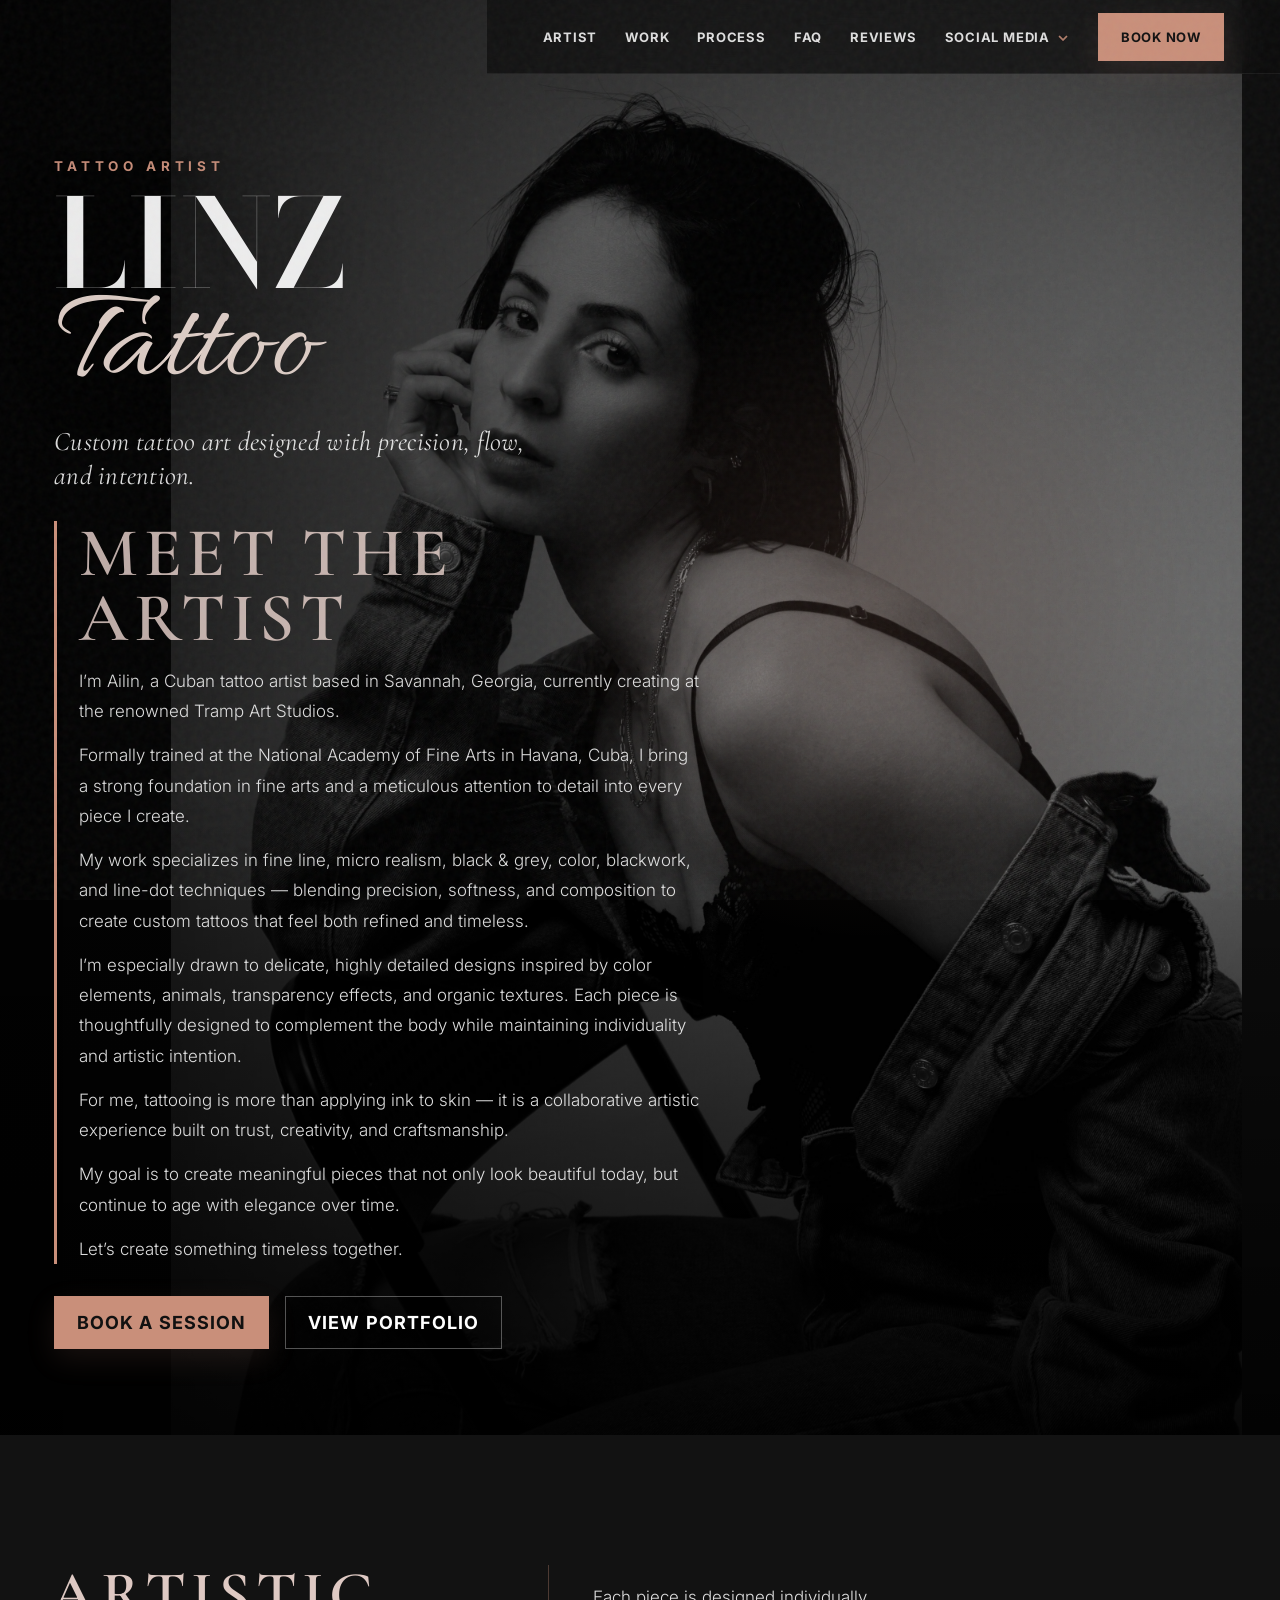
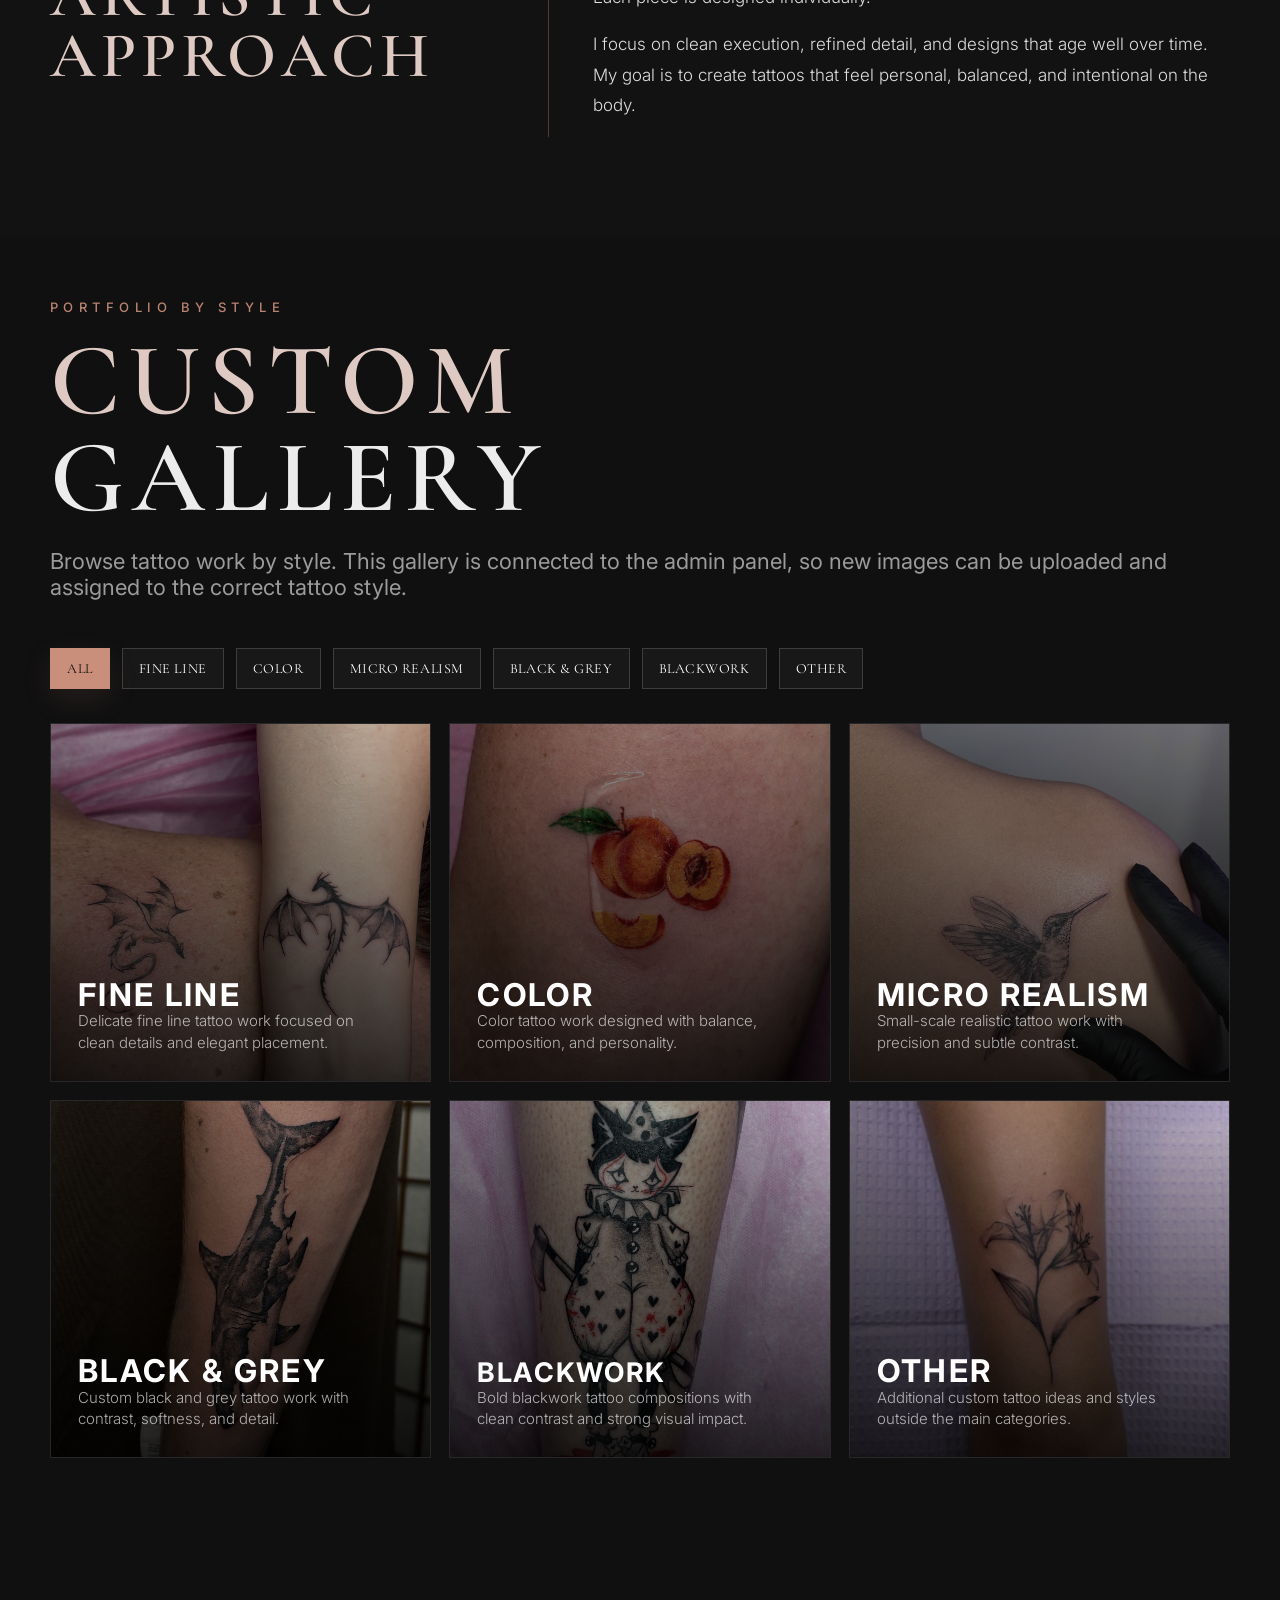
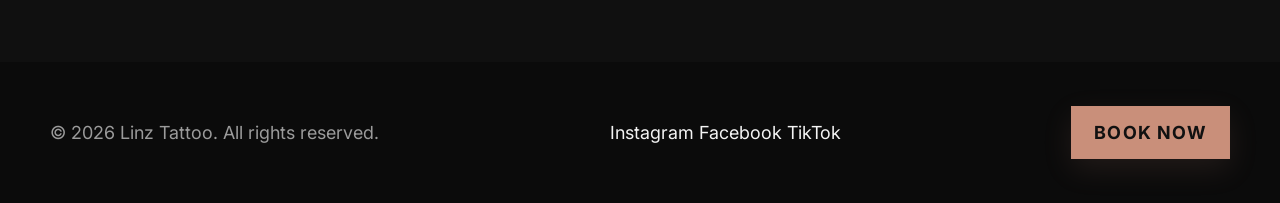
==== index.html @ 2e380301 "Add files via upload" ====
<!DOCTYPE html>
<html lang="en">
<head>
  <meta charset="UTF-8" />
  <meta name="viewport" content="width=device-width, initial-scale=1.0" />
  <title>Linz Tattoo | Tattoo Studio</title>
  <meta name="description" content="Linz Tattoo: professional tattoo studio specializing in custom pieces, black & grey, fine line, realism, and artistic tattoo design." />
  <link rel="preconnect" href="https://fonts.googleapis.com">
  <link rel="preconnect" href="https://fonts.gstatic.com" crossorigin>
  <link href="https://fonts.googleapis.com/css2?family=Bodoni+Moda:wght@400;500;600;700&family=Cormorant+Garamond:ital,wght@0,300;0,400;0,500;0,600;0,700;1,400;1,500&family=Inter:wght@300;400;500;600;700&family=Allura&display=swap" rel="stylesheet">
<link rel="stylesheet" href="css/style.css" />
</head>
<body>
  <div class="noise"></div>

  <header class="site-header" id="top">
    <nav class="desktop-nav" aria-label="Main navigation">
    <a href="#about">Artist</a>
    <a href="#work">Work</a>
    <a href="#process">Process</a>
    <a href="#faq">FAQ</a>
    <a href="#reviews">Reviews</a>

    <div class="social-dropdown">
      <button class="social-dropdown-toggle" type="button" aria-label="Open social media links">
        Social Media
        <span>⌄</span>
      </button>
      <div class="social-dropdown-menu" aria-label="Social media links">
        <a href="https://www.instagram.com/linz.tattoo?igsh=MW1vZnFheXp6Ymo3YQ%3D%3D&utm_source=qr" target="_blank" rel="noopener">Instagram</a>
        <a href="https://www.facebook.com/share/1HAeLeh33q/?mibextid=wwXIfr" target="_blank" rel="noopener">Facebook</a>
        <a href="https://www.tiktok.com/@linztattoo?_r=1&_t=ZT-96h69r9gxLi" target="_blank" rel="noopener">TikTok</a>
      </div>
    </div>

    <button class="btn btn-gold js-open-booking" type="button">Book Now</button>
  </nav>

  <button class="menu-toggle" type="button" aria-label="Open menu">
    <span></span>
    <span></span>
    <span></span>
  </button>
</header>
<button class="menu-peek" type="button" aria-label="Show menu">☰</button>
<aside class="mobile-menu" aria-hidden="true">
  <button class="menu-close" type="button" aria-label="Close menu">×</button>
  <a href="#about">Artist</a>
  <a href="#work">Work</a>
  <a href="#process">Process</a>
  <a href="#faq">FAQ</a>
  <a href="#reviews">Reviews</a>
    <div class="mobile-social" aria-label="Social media links">
    <span>Social Media</span>
    <a href="https://www.instagram.com/linz.tattoo?igsh=MW1vZnFheXp6Ymo3YQ%3D%3D&utm_source=qr" target="_blank" rel="noopener">Instagram</a>
    <a href="https://www.facebook.com/share/1HAeLeh33q/?mibextid=wwXIfr" target="_blank" rel="noopener">Facebook</a>
    <a href="https://www.tiktok.com/@linztattoo?_r=1&_t=ZT-96h69r9gxLi" target="_blank" rel="noopener">TikTok</a>
  </div>
  <button class="btn btn-gold js-open-booking" type="button">Book Now</button>
</aside>

  <main>
    <section class="hero artist-hero section-reveal">
  <div class="artist-hero-bg"></div>
  <div class="artist-hero-overlay"></div>

  <div class="hero-content artist-bio-content">
    <p class="hero-kicker">Tattoo Artist</p>
    <div class="hero-logo">
      <h1 class="logo-linz">LINZ</h1>
      <div class="logo-tattoo">Tattoo</div>
    </div>
    <p class="hero-tagline">Custom tattoo art designed with precision, flow, and intention.</p>

    <div class="artist-bio-box">
      <h2>Meet the Artist</h2>
      <p>
        I’m Ailin, a Cuban tattoo artist based in Savannah, Georgia, currently creating at the renowned Tramp Art Studios.
      </p>
      <p>
        Formally trained at the National Academy of Fine Arts in Havana, Cuba, I bring a strong foundation in fine arts and a meticulous attention to detail into every piece I create.
      </p>
      <p>
        My work specializes in fine line, micro realism, black & grey, color, blackwork, and line-dot techniques — blending precision, softness, and composition to create custom tattoos that feel both refined and timeless.
      </p>
      <p>
        I’m especially drawn to delicate, highly detailed designs inspired by color elements, animals, transparency effects, and organic textures. Each piece is thoughtfully designed to complement the body while maintaining individuality and artistic intention.
      </p>
      <p>
        For me, tattooing is more than applying ink to skin — it is a collaborative artistic experience built on trust, creativity, and craftsmanship.
      </p>
      <p>
        My goal is to create meaningful pieces that not only look beautiful today, but continue to age with elegance over time.
      </p>
      <p>
        Let’s create something timeless together.
      </p>
    </div>

    <div class="hero-actions">
      <button class="btn btn-gold js-open-booking" type="button">Book a Session</button>
      <a class="btn btn-outline" href="#work">View Portfolio</a>
    </div>
  </div>
</section>

    <section class="intro section-reveal" id="about">
      <div class="container intro-grid">
        <div class="intro-title">
          <h2>Artistic Approach</h2>
        </div>
        <div class="intro-text">
          <p>Each piece is designed individually.</p>
          <p>I focus on clean execution, refined detail, and designs that age well over time. My goal is to create tattoos that feel personal, balanced, and intentional on the body.</p>
        </div>
      </div>
    </section>
<section class="work section-reveal" id="work">
      <div class="work-heading">
        <p class="small-line">Portfolio by Style</p>
        <h2>Custom<br><span>Gallery</span></h2>
        <p>
          Browse tattoo work by style. This gallery is connected to the admin panel, so new images can be uploaded and assigned to the correct tattoo style.
        </p>
      </div>

      <div class="gallery-controls" aria-label="Tattoo style filters">
        <button class="gallery-filter active" type="button" data-filter="All">All</button>
        <button class="gallery-filter" type="button" data-filter="Fine Line">Fine Line</button>
        <button class="gallery-filter" type="button" data-filter="Color">Color</button>
        <button class="gallery-filter" type="button" data-filter="Micro Realism">Micro Realism</button>
        <button class="gallery-filter" type="button" data-filter="Black & Grey">Black & Grey</button>
        <button class="gallery-filter" type="button" data-filter="BlackWork">BlackWork</button>
        <button class="gallery-filter" type="button" data-filter="Other">Other</button>
      </div>

      <div class="portfolio-grid" id="portfolioGrid" aria-live="polite">
        <article class="portfolio-card is-placeholder">
          <div class="portfolio-card-image"></div>
          <div class="portfolio-card-info">
            <span>Gallery</span>
            <h3>Loading galleries...</h3>
            <p>Click a style to view its internal gallery.</p>
          </div>
        </article>
      </div>
    </section>

    <section class="process section-reveal" id="process">
      <div class="container">
        <p class="small-line">How We Work</p>
        <h2>Booking Process</h2>
        <div class="steps">
          <article>
            <strong>01</strong>
            <h3>Consultation</h3>
            <p>Send your idea, body placement, approximate size, and visual references.</p>
          </article>
          <article>
            <strong>02</strong>
            <h3>Design</h3>
            <p>A custom proposal is developed based on your idea, placement, body flow, and desired style.</p>
          </article>
          <article>
            <strong>03</strong>
            <h3>Session</h3>
            <p>A professional studio environment focused on cleanliness, comfort, and attention to detail from start to finish.</p>
          </article>
        </div>
      </div>
    </section>

    <section class="booking-cta section-reveal">
      <div class="container cta-box">
        <h2>Let’s Bring Your Vision to Life</h2>
        <p>Complete the form with your idea, preferred placement, estimated size, budget range, and reference images. Once submitted, I will review your request and get back to you with availability, pricing, and next steps.</p>
        <button class="btn btn-gold js-open-booking" type="button">Open Form</button>
      </div>
    </section>

    <section class="faq section-reveal" id="faq">
      <div class="container faq-grid">
        <div>
          <p class="small-line">Booking Policy</p>
          <h2>Before You Book</h2>
        </div>
        <div class="accordion">
          <button class="accordion-btn">Deposit &amp; Booking Policy<span>+</span></button>
          <div class="accordion-panel">
            <p>
              A non-refundable $100 deposit is required to secure your appointment.
              The deposit will be applied toward the final cost of your tattoo.
            </p>
            <p>
              Once availability is confirmed and we’ve discussed your idea, a payment link will be sent to finalize your booking.
              You may also place your deposit over the phone using a card during business hours.
            </p>
            <p>
              A minimum of 48 hours notice is required to reschedule.
              With proper notice, your deposit may be transferred to a new date or placed on a “To Be Determined” (TBD) list.
            </p>
            <p>
              Deposits on the TBD list remain valid for up to one year from the original appointment date.
            </p>
          </div>
          <button class="accordion-btn">Tattoo Aftercare<span>+</span></button>
          <div class="accordion-panel">
            <p>
              Your tattoo is an open wound and proper aftercare is essential to ensure the best healed result.
              Please follow these instructions carefully throughout the healing process.
            </p>
            <ul class="aftercare-list">
              <li>Wash your tattoo gently 2–3 times daily using lukewarm water and mild, fragrance-free soap during the first week.</li>
              <li>While showering, avoid direct high-pressure water on the tattooed area. Pat dry gently with a clean paper towel — never rub the skin.</li>
              <li>Begin applying the aftercare product recommended by your tattoo artist starting on the third day. Apply only a very thin layer after each wash.</li>
              <li>Do not use petroleum jelly or any products that were not recommended by your tattoo artist.</li>
              <li>Do not re-wrap or cover the tattoo unless specifically instructed to do so.</li>
              <li>Avoid touching the tattoo with unwashed hands. Do not scratch, peel, or pick at scabs or flaking skin, as this may affect healing and damage the final result.</li>
              <li>Avoid direct sun exposure until the tattoo is fully healed. After healing, always use sunscreen to help preserve the quality and longevity of your tattoo.</li>
              <li>Do not swim or soak the tattoo in pools, hot tubs, lakes, rivers, or the ocean during the healing process.</li>
              <li>Wear loose, clean clothing to avoid friction and prevent fabric from sticking to the tattoo.</li>
              <li>Avoid excessive sweating, intense physical activity, alcohol consumption, and close contact with animals during the first week of healing.</li>
              <li>Healing times may vary depending on placement, skin type, and lifestyle. If you experience excessive redness, swelling, unusual pain, or any signs of infection, seek medical attention immediately.</li>
            </ul>
            <p>
              Following these aftercare instructions will help your tattoo heal properly and maintain the best possible detail, contrast, and longevity.
            </p>
            <p>
              Thank you for trusting me with your skin.
            </p>
          </div>
          <button class="accordion-btn">Tattoo Pricing<span>+</span></button>
          <div class="accordion-panel">
            <p>
              Each tattoo is a custom piece of art, and pricing is based on several factors to ensure fair value for both the design and the detail involved.
            </p>
            <p>My rates are determined by:</p>
            <ul class="aftercare-list">
              <li>Size of the tattoo</li>
              <li>Level of detail and complexity</li>
              <li>Style of the piece, such as fine line, realism, black &amp; grey, color, and more</li>
              <li>Placement on the body</li>
              <li>Whether the design is fully custom or based on a concept</li>
            </ul>
            <p>
              All tattoos are priced per piece, not by generic estimates, to ensure clarity and fairness for each project.
            </p>
            <p>
              Because every tattoo is unique, I provide a final quote once I have reviewed your idea, references, and placement.
            </p>
            <p>
              For larger or more detailed projects, pricing may be broken down into sessions depending on the scale of the work.
            </p>
            <p>
              If you’re unsure about budget, feel free to reach out — I’ll always guide you toward the best option for your idea.
            </p>
          </div>

          <button class="accordion-btn">How should I prepare for my appointment?<span>+</span></button>
          <div class="accordion-panel">
            <p>
              Get a good night’s sleep, eat before your session, stay hydrated, and avoid alcohol or blood-thinning substances before your appointment.
            </p>
          </div>

          <button class="accordion-btn">Do you accept walk-ins?<span>+</span></button>
          <div class="accordion-panel">
            <p>
              Yes, I do accept walk-ins depending on availability. However, I highly recommend booking an appointment in advance to ensure dedicated time for your design and tattoo session.
            </p>
            <p>
              Custom and larger pieces are always prioritized through scheduled appointments.
            </p>
          </div>
          <button class="accordion-btn">Do you tattoo minors?<span>+</span></button>
          <div class="accordion-panel">
            <p>
              No. In accordance with applicable laws, tattoos are only permitted for clients 18 years of age or older.
              A valid government-issued ID is required at the time of the appointment.
            </p>
          </div>
        </div>
      </div>
    </section>
    <section class="reviews section-reveal" id="reviews">
      <div class="container reviews-grid">
        <div class="reviews-heading">
          <p class="small-line">Client Reviews</p>
          <h2>Real Experiences</h2>
          <p>
            Share your experience with Linz Tattoo. Reviews are submitted for approval and only published after they are reviewed by the admin.
          </p>
        </div>

        <div class="reviews-content">
          <div class="reviews-list" id="reviewsList" aria-live="polite">
            <article class="review-card review-placeholder">
              <span class="review-stars">★★★★★</span>
              <p>Approved client reviews will appear here.</p>
              <strong>Linz Tattoo</strong>
            </article>
          </div>

          <form class="review-form" action="https://formsubmit.co/bylinztattoo@gmail.com" method="POST">
            <input type="hidden" name="_subject" value="New review submission for Linz Tattoo approval">
            <input type="hidden" name="_captcha" value="false">
            <input type="hidden" name="_template" value="table">
            <input type="hidden" name="_next" value="/thank-you.html?type=review">

            <h3>Leave a Review</h3>
            <p>Your review will be sent to the admin for approval before it appears on the website.</p>

            <label>Full Name
              <input type="text" name="Reviewer Name" placeholder="Your name" required>
            </label>

            <label>Rating
              <select name="Rating" required>
                <option value="">Select rating</option>
                <option value="5">★★★★★ — 5 Stars</option>
                <option value="4">★★★★☆ — 4 Stars</option>
                <option value="3">★★★☆☆ — 3 Stars</option>
              </select>
            </label>

            <label>Tattoo Style <small>(optional)</small>
              <input type="text" name="Tattoo Style" placeholder="Fine line, micro realism, black & grey...">
            </label>

            <label class="full">Your Review
              <textarea name="Review" placeholder="Write your experience..." required></textarea>
            </label>

            <label class="review-consent full">
              <input type="checkbox" name="Permission to Publish" value="Yes" required>
              <span>I authorize Linz Tattoo to publish my review after approval.</span>
            </label>

            <button class="btn btn-gold submit-btn" type="submit">Submit Review</button>
          </form>
        </div>
      </div>
    </section>

  </main>

  <footer class="site-footer">
    <div class="container footer-grid">
      <p>© <span id="year"></span> Linz Tattoo. All rights reserved.</p>
      <div class="footer-social social-links" aria-label="Social media links">
        <a href="https://www.instagram.com/linz.tattoo?igsh=MW1vZnFheXp6Ymo3YQ%3D%3D&utm_source=qr" target="_blank" rel="noopener" aria-label="Instagram">
          <span>Instagram</span>
        </a>
        <a href="https://www.facebook.com/share/1HAeLeh33q/?mibextid=wwXIfr" target="_blank" rel="noopener" aria-label="Facebook">
          <span>Facebook</span>
        </a>
        <a href="https://www.tiktok.com/@linztattoo?_r=1&_t=ZT-96h69r9gxLi" target="_blank" rel="noopener" aria-label="TikTok">
          <span>TikTok</span>
        </a>
      </div>
      <button class="btn btn-gold js-open-booking" type="button">Book Now</button>
    </div>
  </footer>

  <div class="booking-modal" aria-hidden="true">
    <div class="booking-backdrop js-close-booking"></div>
    <div class="booking-dialog" role="dialog" aria-modal="true" aria-labelledby="bookingTitle">
      <button class="modal-close js-close-booking" type="button" aria-label="Close booking form">×</button>
      <h2 id="bookingTitle">Book a Session</h2>
      <form class="booking-form" action="https://formsubmit.co/bylinztattoo@gmail.com" method="POST" enctype="multipart/form-data">
        <input type="hidden" name="_subject" value="New booking request from Linz Tattoo Website">
        <input type="hidden" name="_captcha" value="false">
        <input type="hidden" name="_template" value="table">
        <input type="hidden" name="_next" value="/thank-you.html?type=booking">

        <label>Full Name<input type="text" name="Full Name" placeholder="Name" required></label>
        <label>Email<input type="email" name="Email" placeholder="@gmail.com" required></label>
        <label>Phone Number<input type="tel" name="Phone Number" placeholder="(555) 123-4567" required></label>
        <label>Local or Visiting
          <select name="Local or Visiting" required>
            <option value="">Select an option</option>
            <option>Local</option>
            <option>Visiting</option>
          </select>
        </label>
        <label>Style
          <select name="Tattoo Style" required>
            <option value="">Select a style</option>
            <option>Fine Line</option>
            <option>Color</option>
            <option>BlackWork</option>
            <option>Black &amp; Grey</option>
            <option>Micro Realism</option>
            <option>Not Sure Yet</option>
          </select>
        </label>
        <label>Is this a cover up?
          <select name="Cover Up" required>
            <option value="">Select an option</option>
            <option>Yes</option>
            <option>No</option>
          </select>
        </label>
        <label>Body Placement<input type="text" name="Body Placement" placeholder="Example: inner forearm, left side" required></label>
        <label>Estimated Size
          <input type="number" name="Estimated Size" placeholder="Example: 3 inch" min="1" step="0.1" inputmode="decimal" required>
        </label>
        <label>Preferred Day
          <select name="Preferred Day" required>
            <option value="">Select a day</option>
            <option>Monday</option>
            <option>Tuesday</option>
            <option>Wednesday</option>
            <option>Saturday</option>
            <option>Sunday</option>
          </select>
        </label>
        <label>Preferred Time
          <select name="Preferred Time" required>
            <option value="">Select a time</option>
            <option>11:00 AM</option>
            <option>12:00 PM</option>
            <option>1:00 PM</option>
            <option>2:00 PM</option>
            <option>3:00 PM</option>
            <option>4:00 PM</option>
            <option>5:00 PM</option>
            <option>6:00 PM</option>
          </select>
        </label>
        <label>Do you have an estimate in mind?<input type="text" name="Estimated Budget" placeholder="Example: $120 - $1250" required></label>
        <label class="full">Describe Your Idea<textarea name="Tattoo Idea" placeholder="Concept, style, elements, size..." required></textarea></label>
        <label class="upload">Photo of Body Placement<input type="file" name="Body Placement Photo" accept="image/*"></label>
        <label class="upload">Reference Images <small>(optional)</small><input type="file" name="Reference Images" accept="image/*" multiple></label>
        <label class="check full"><input type="checkbox" required> <span>I certify that I am 18 years of age or older. I understand that a $100 non-refundable deposit is required to reserve my appointment, that it will be applied toward the final price of my tattoo, and that at least 48 hours notice is required to reschedule.</span></label>
        <button class="btn btn-gold submit-btn" type="submit">Submit</button>
      </form>
    </div>
  </div>

  <div class="lightbox gallery-modal" aria-hidden="true">
    <button class="lightbox-close" type="button" aria-label="Close gallery">×</button>
    <button class="gallery-nav gallery-prev" type="button" aria-label="Previous image">‹</button>
    <button class="gallery-nav gallery-next" type="button" aria-label="Next image">›</button>

    <div class="lightbox-content gallery-modal-content">
      <div class="gallery-stage">
        <img class="lightbox-image" src="" alt="" />
      </div>

      <div class="lightbox-copy">
        <span class="lightbox-category"></span>
        <h3></h3>
        <p></p>
        <div class="gallery-counter"></div>
        <div class="gallery-thumbs" aria-label="Gallery thumbnails"></div>
      </div>
    </div>
  </div>

<script src="https://identity.netlify.com/v1/netlify-identity-widget.js"></script>
<script src="js/script.js"></script>

<script>
  if (window.netlifyIdentity) {
    window.netlifyIdentity.on("init", user => {
      const hash = window.location.hash;

      if (
        hash.includes("recovery_token") ||
        hash.includes("invite_token") ||
        hash.includes("confirmation_token")
      ) {
        window.netlifyIdentity.open();
      }
    });

    window.netlifyIdentity.on("login", () => {
      document.location.href = "/admin/";
    });
  }
</script>
</body>
</html>
---- css/style.css ----
/* =========================================================
   LINZ TATTOO - MAIN STYLESHEET
   Clean, organized and corrected header/menu version
   ========================================================= */

/* -----------------------------
   1. Theme Variables
----------------------------- */
:root {
  --bg: #101010;
  --bg-2: #151515;
  --text: #f4f4f4;
  --muted: #9b9b9b;
  --soft: #6f6f6f;
  --gold: #c98f7a;
  --gold-2: #e2b6a5;
  --line: rgba(201, 143, 122, 0.32);
  --panel: #171717;

--font-title: 'Anton', 'Bebas Neue', 'Montserrat', system-ui, sans-serif;
--font-body: 'Rajdhani', 'Montserrat', system-ui, sans-serif;
--font-script: 'Moontime', 'Allura', cursive;
}

/* -----------------------------
   2. Global Reset
----------------------------- */
* {
  box-sizing: border-box;
}

html {
  scroll-behavior: smooth;
}

body {
  margin: 0;
  background: var(--bg);
  color: var(--text);
  font-family: var(--font-body);
  font-size: 18px;
  overflow-x: hidden;
}

a {
  color: inherit;
  text-decoration: none;
}

button,
input,
select,
textarea {
  font: inherit;
}

/* -----------------------------
   3. Utility Layout
----------------------------- */
.container {
  width: min(1180px, calc(100% - 48px));
  margin: 0 auto;
}

.noise {
  position: fixed;
  inset: 0;
  z-index: 9999;
  pointer-events: none;
  opacity: 0.045;
  background-image: url("data:image/svg+xml,%3Csvg viewBox='0 0 200 200' xmlns='http://www.w3.org/2000/svg'%3E%3Cfilter id='n'%3E%3CfeTurbulence type='fractalNoise' baseFrequency='.7' numOctaves='3' stitchTiles='stitch'/%3E%3C/filter%3E%3Crect width='100%25' height='100%25' filter='url(%23n)'/%3E%3C/svg%3E");
}

/* -----------------------------
   4. Header / Desktop Menu
   Corrected: one single menu on the right side
----------------------------- */
.site-header {
  position: fixed;
  top: 0;
  right: 0;
  width: auto;
  height: 74px;
  display: flex;
  align-items: center;
  justify-content: flex-end;
  padding: 0 56px;
  z-index: 1000;
  background: rgba(12, 12, 12, 0.72);
  backdrop-filter: blur(12px);
  border-bottom-left-radius: 0;
  border-bottom: 1px solid rgba(255, 255, 255, 0.06);
  transition: transform 0.35s ease, opacity 0.35s ease;
}

.site-header.menu-hidden {
  transform: translateX(calc(100% - 58px));
}

.menu-peek {
  position: fixed;
  top: 14px;
  right: 14px;
  width: 46px;
  height: 46px;
  display: none;
  align-items: center;
  justify-content: center;
  z-index: 1001;
  border: 1px solid rgba(201, 143, 122, 0.45);
  background: rgba(12, 12, 12, 0.88);
  color: var(--gold);
  font-family: var(--font-title);
  font-size: 22px;
  font-weight: 400;
  cursor: pointer;
}

.menu-peek.is-visible {
  display: flex;
}

.site-header.scrolled {
  height: 76px;
  background: rgba(12, 12, 12, 0.92);
  backdrop-filter: blur(12px);
  border-bottom: 1px solid rgba(255, 255, 255, 0.06);
}

.brand {
  display: none !important;
}

.desktop-nav {
  display: flex;
  align-items: center;
  justify-content: flex-end;
  gap: 28px;
  margin-left: auto;
  text-transform: uppercase;
  font-family: var(--font-title);
  font-size: 13px;
  font-weight: 800;
  letter-spacing: 0.04em;
}

.desktop-nav a {
  color: #ffffff;
  opacity: 0.86;
  transition: 0.25s ease;
}

.desktop-nav a:hover {
  color: var(--gold);
  opacity: 1;
}

.ig-link {
  font-size: 22px;
  line-height: 1;
}

/* Important fix:
   Keeps the mobile menu hidden on desktop so it does not appear as a second menu. */
.mobile-menu {
  display: none;
}

.menu-toggle,
.menu-close {
  display: none;
}

/* -----------------------------
   5. Buttons
----------------------------- */
.btn {
  border: 0;
  cursor: pointer;
  display: inline-flex;
  align-items: center;
  justify-content: center;
  gap: 10px;
  padding: 15px 22px;
  text-transform: uppercase;
  font-family: var(--font-title);
  font-weight: 800;
  letter-spacing: 0.02em;
  transition: 0.25s ease;
  font-family: var(--font-body);
 font-weight: 900;
}

.btn-gold {
  background: var(--gold);
  color: #111111;
}

.btn-gold:hover {
  background: var(--gold-2);
  transform: translateY(-2px);
}

.btn-outline {
  border: 1px solid rgba(255, 255, 255, 0.32);
  background: transparent;
  color: #ffffff;
}

.btn-outline:hover {
  border-color: var(--gold);
  color: var(--gold);
}

/* -----------------------------
   6. Hero Section
----------------------------- */
.hero {
  position: relative;
  min-height: 100vh;
  display: flex;
  align-items: flex-end;
  overflow: hidden;
  padding: 160px 54px 86px;
}

.hero-bg {
  position: absolute;
  inset: 0;
  background:
    linear-gradient(95deg, rgba(0, 0, 0, 0.12), rgba(0, 0, 0, 0.1)),
    radial-gradient(circle at 72% 38%, rgba(201, 143, 122, 0.14), transparent 18%),
    linear-gradient(120deg, #0d0f10 0%, #202527 45%, #0e0e0f 100%);
}

.hero-bg::before {
  content: "";
  position: absolute;
  width: 58vw;
  height: 58vw;
  right: 5vw;
  top: -11vw;
  border-radius: 50%;
  border: 12px solid rgba(201, 143, 122, 0.18);
  box-shadow:
    0 0 0 28px rgba(201, 143, 122, 0.08),
    inset 0 0 55px rgba(201, 143, 122, 0.07);
  transform: rotate(-15deg);
}

.hero-bg::after {
  content: "";
  position: absolute;
  inset: 0;
  background:
    linear-gradient(90deg, rgba(0, 0, 0, 0.82) 0%, rgba(0, 0, 0, 0.5) 34%, rgba(0, 0, 0, 0.16) 70%),
    linear-gradient(to top, rgba(16, 16, 16, 1) 0%, transparent 35%);
}

.hero-content {
  position: relative;
  z-index: 1;
  max-width: 760px;
}

.eyebrow,
.small-line {
  text-transform: uppercase;
  color: var(--gold);
  font-weight: 700;
  letter-spacing: 0.18em;
  font-size: 14px;
}

.script-text {
  margin: 0 0 8px;
  font-family: var(--font-script);
  font-size: clamp(34px, 4vw, 64px);
  font-weight: 400;
  line-height: 1;
  letter-spacing: 0;
  color: var(--gold);
  text-transform: none;
}

h1 {
  margin: 18px 0 28px;
  font-family: var(--font-title);
  font-size: clamp(64px, 9vw, 154px);
  line-height: 0.86;
  text-transform: uppercase;
  font-weight: 400;
  letter-spacing: 0.02em;
  color: rgba(255, 255, 255, 0.78);
}

h1 span {
  color: rgba(255, 255, 255, 0.78);
}

.hero-meta {
  display: flex;
  align-items: center;
  gap: 13px;
  text-transform: uppercase;
  font-family: var(--font-title);
  font-size: 14px;
  letter-spacing: 0.04em;
}

.hero-meta span {
  color: #bdbdbd;
}

.hero-meta i {
  width: 9px;
  height: 9px;
  background: var(--gold);
  border-radius: 50%;
}

.hero-copy {
  max-width: 680px;
  color: #d2d2d2;
  font-size: 23px;
  line-height: 1.35;
}

.hero-actions {
  display: flex;
  flex-wrap: wrap;
  gap: 16px;
  margin-top: 32px;
}


/* -----------------------------
   Typography System Update
   Large titles: Anton / Bebas Neue
   Body text: Rajdhani / Montserrat
   Elegant details: Brittany Signature / Moontime / Allura
----------------------------- */
h1,
h2,
.hero h1,
.artist-bio-box h2,
.work-heading h2,
.process h2,
.faq h2,
.cta-box h2,
.booking-dialog h2,
.lightbox-content h3 {
  font-family: var(--font-title);
  font-weight: 700;
  letter-spacing: -0.035em;
  text-transform: uppercase;
}

body,
input,
select,
textarea {
  font-family: var(--font-body);
}

/* -----------------------------
   7. Intro / About
----------------------------- */
.intro {
  padding: 130px 0 100px;
  background: #121212;
}

.intro-grid {
  display: grid;
  grid-template-columns: 0.9fr 1.4fr;
  gap: 60px;
  align-items: start;
}

.intro h2,
.artist h2,
.process h2,
.booking-cta h2,
.faq h2 {
  margin: 0 0 28px;
  font-family: var(--font-title);
  font-size: clamp(38px, 5vw, 74px);
  line-height: 0.94;
  text-transform: uppercase;
  letter-spacing: -0.05em;
}

.intro h2 span,
.artist h2 span,
.work h2 span {
  color: var(--gold);
}

.intro-text {
  border-left: 1px solid var(--line);
  padding-left: 44px;
}

.intro-text p,
.artist-copy p,
.process p,
.faq p,
.booking-cta p {
  color: #b9b9b9;
  line-height: 1.45;
  font-size: 22px;
}

/* -----------------------------
   8. Artist Section
----------------------------- */
.artist {
  padding: 70px 0 130px;
  background: #121212;
}

.artist-grid {
  display: grid;
  grid-template-columns: 0.95fr 1.35fr;
  gap: 60px;
  align-items: end;
}

.artist-cards {
  display: grid;
  grid-template-columns: repeat(3, 1fr);
  gap: 22px;
}

.photo-card {
  position: relative;
  min-height: 330px;
  overflow: hidden;
  border-radius: 7px;
  background: linear-gradient(135deg, #333333, #151515);
  box-shadow: 0 22px 70px rgba(0, 0, 0, 0.25);
}

.photo-card::before {
  content: "";
  position: absolute;
  inset: 0;
  background:
    linear-gradient(to top, rgba(0, 0, 0, 0.72), transparent),
    radial-gradient(circle at 30% 20%, rgba(201, 143, 122, 0.18), transparent 20%);
}

.photo-card-2::before {
  background:
    linear-gradient(to top, rgba(0, 0, 0, 0.72), transparent),
    radial-gradient(circle at 70% 30%, rgba(255, 255, 255, 0.22), transparent 22%);
}

.photo-card-3::before {
  background:
    linear-gradient(to top, rgba(0, 0, 0, 0.72), transparent),
    radial-gradient(circle at 55% 10%, rgba(201, 143, 122, 0.14), transparent 18%);
}

.photo-card span {
  position: absolute;
  left: 18px;
  bottom: 16px;
  text-transform: uppercase;
  font-family: var(--font-title);
  font-size: 13px;
  font-weight: 800;
  color: #ffffff;
}

/* -----------------------------
   9. Work / Gallery
----------------------------- */
.work {
  padding: 50px 0 120px;
  background: #101010;
}

.work-heading {
  width: min(1180px, calc(100% - 48px));
  margin: 0 auto 48px;
}

.work h2 {
  margin: 0;
  font-family: var(--font-title);
  font-size: clamp(54px, 8vw, 126px);
  line-height: 0.82;
  text-transform: uppercase;
  letter-spacing: -0.07em;
}

.work-heading p {
  color: var(--muted);
  font-size: 22px;
}

.gallery-grid {
  display: grid;
  grid-template-columns: 1.1fr 1fr 1fr;
  grid-auto-rows: 310px;
  gap: 2px;
}

.gallery-item {
  position: relative;
  overflow: hidden;
  border: 0;
  padding: 0;
  background: linear-gradient(135deg, #2b2b2b, #111111);
  cursor: pointer;
}

.gallery-item::before {
  content: "";
  position: absolute;
  inset: 0;
  z-index: 1;
  background:
    linear-gradient(to top, rgba(0, 0, 0, 0.72), rgba(0, 0, 0, 0.18)),
    radial-gradient(circle at 35% 28%, rgba(201, 143, 122, 0.14), transparent 22%);
  transition: 0.35s ease;
}

.gallery-item:nth-child(even)::before {
  background:
    linear-gradient(to top, rgba(0, 0, 0, 0.76), rgba(0, 0, 0, 0.2)),
    radial-gradient(circle at 72% 42%, rgba(255, 255, 255, 0.12), transparent 24%);
}

.gallery-item:hover::before {
  transform: scale(1.08);
  filter: contrast(1.2);
}

.gallery-item span {
  position: absolute;
  left: 24px;
  bottom: 22px;
  z-index: 3;
  font-family: var(--font-title);
  font-weight: 400;
  text-transform: uppercase;
  font-size: 28px;
  letter-spacing: 0.04em;
  color: #ffffff;
  text-shadow: 0 4px 18px rgba(0, 0, 0, 0.85);
}

.gallery-item.tall {
  grid-row: span 2;
}

.gallery-item.wide {
  grid-column: span 2;
}


/* Dynamic CMS Portfolio Gallery */
.gallery-controls {
  width: min(1180px, calc(100% - 48px));
  margin: 0 auto 34px;
  display: flex;
  flex-wrap: wrap;
  gap: 12px;
}

.gallery-filter {
  padding: 11px 16px;
  border: 1px solid rgba(255, 255, 255, 0.16);
  background: rgba(255, 255, 255, 0.03);
  color: #ffffff;
  font-family: var(--font-title);
  font-size: 14px;
  font-weight: 400;
  letter-spacing: 0.04em;
  text-transform: uppercase;
  cursor: pointer;
  transition: 0.25s ease;
}

.gallery-filter:hover,
.gallery-filter.active {
  border-color: var(--gold);
  background: var(--gold);
  color: #111111;
}

.portfolio-grid {
  width: min(1180px, calc(100% - 48px));
  margin: 0 auto;
  display: grid;
  grid-template-columns: repeat(3, 1fr);
  gap: 18px;
}

.portfolio-card {
  position: relative;
  min-height: 360px;
  padding: 0;
  overflow: hidden;
  border: 1px solid rgba(255, 255, 255, 0.08);
  background: #151515;
  cursor: pointer;
  text-align: left;
}

.portfolio-card-image {
  position: absolute;
  inset: 0;
  background:
    radial-gradient(circle at 35% 30%, rgba(201, 143, 122, 0.14), transparent 23%),
    linear-gradient(135deg, #2b2b2b, #101010);
  background-size: cover;
  background-position: center;
  transition: transform 0.45s ease, filter 0.45s ease;
}

.portfolio-card::after {
  content: "";
  position: absolute;
  inset: 0;
  background:
    linear-gradient(to top, rgba(0, 0, 0, 0.82), rgba(0, 0, 0, 0.2)),
    linear-gradient(90deg, rgba(0, 0, 0, 0.34), transparent);
  z-index: 1;
}

.portfolio-card:hover .portfolio-card-image {
  transform: scale(1.06);
  filter: contrast(1.08);
}

.portfolio-card-info {
  position: absolute;
  left: 22px;
  right: 22px;
  bottom: 22px;
  z-index: 2;
}

.portfolio-card-info span,
.lightbox-category {
  display: inline-block;
  margin-bottom: 10px;
  color: var(--gold);
  font-family: var(--font-body);
  font-size: 15px;
  font-weight: 700;
  letter-spacing: 0.16em;
  text-transform: uppercase;
}

.portfolio-card-info h3 {
  margin: 0;
  color: #ffffff;
  font-family: var(--font-title);
  font-size: clamp(28px, 3vw, 44px);
  font-weight: 400;
  line-height: 0.96;
  letter-spacing: 0.03em;
  text-transform: uppercase;
}

.portfolio-empty {
  grid-column: 1 / -1;
  padding: 54px;
  border: 1px solid rgba(255, 255, 255, 0.08);
  background: #151515;
}

.portfolio-empty h3 {
  margin: 0 0 10px;
  font-family: var(--font-title);
  font-size: 42px;
  font-weight: 400;
  text-transform: uppercase;
}

.portfolio-empty p {
  margin: 0;
  color: var(--muted);
  font-size: 22px;
}

/* -----------------------------
   10. Process
----------------------------- */
.process {
  padding: 120px 0;
  background: #151515;
  border-top: 1px solid rgba(255, 255, 255, 0.06);
  border-bottom: 1px solid rgba(255, 255, 255, 0.06);
}

.steps {
  display: grid;
  grid-template-columns: repeat(3, 1fr);
  gap: 22px;
  margin-top: 34px;
}

.steps article {
  min-height: 260px;
  padding: 34px;
  background: #101010;
  border: 1px solid rgba(255, 255, 255, 0.07);
}

.steps strong {
  color: var(--gold);
  font-family: var(--font-title);
  font-size: 38px;
}

.steps h3 {
  margin: 22px 0 10px;
  font-family: var(--font-title);
  font-size: 28px;
  text-transform: uppercase;
}

/* -----------------------------
   11. CTA
----------------------------- */
.booking-cta {
  padding: 120px 0;
  background:
    radial-gradient(circle at 75% 50%, rgba(201, 143, 122, 0.10), transparent 28%),
    #101010;
}

.cta-box {
  display: flex;
  align-items: center;
  justify-content: space-between;
  gap: 42px;
  padding: 48px;
  background: #151515;
  border: 1px solid var(--line);
}

.cta-box p {
  max-width: 560px;
}

/* -----------------------------
   12. FAQ
----------------------------- */
.faq {
  padding: 120px 0;
  background: #121212;
}

.faq-grid {
  display: grid;
  grid-template-columns: 0.8fr 1.2fr;
  gap: 60px;
}

.accordion {
  border-top: 1px solid rgba(255, 255, 255, 0.12);
}

.accordion-btn {
  width: 100%;
  display: flex;
  justify-content: space-between;
  padding: 24px 0;
  background: transparent;
  color: #ffffff;
  border: 0;
  border-bottom: 1px solid rgba(255, 255, 255, 0.12);
  text-align: left;
  font-family: var(--font-title);
  font-weight: 800;
  text-transform: uppercase;
  cursor: pointer;
}

.accordion-btn span {
  color: var(--gold);
}

.accordion-panel {
  max-height: 0;
  overflow: hidden;
  transition: max-height 0.35s ease;
}

.accordion-panel p {
  margin: 20px 0 30px;
}

/* -----------------------------
   13. Footer
----------------------------- */
.site-footer {
  padding: 42px 0;
  background: #0b0b0b;
}

.footer-grid {
  display: flex;
  align-items: center;
  justify-content: space-between;
  gap: 25px;
}

.footer-grid img {
  width: 78px;
}

.footer-grid p {
  color: var(--muted);
}

/* -----------------------------
   14. Booking Modal
----------------------------- */
.booking-modal,
.lightbox {
  position: fixed;
  inset: 0;
  z-index: 2000;
  display: none;
}

.booking-modal.active,
.lightbox.active {
  display: block;
}

.booking-backdrop {
  position: absolute;
  inset: 0;
  background: rgba(0, 0, 0, 0.76);
  backdrop-filter: blur(8px);
}

.booking-dialog {
  position: relative;
  width: min(1250px, calc(100% - 48px));
  max-height: 90vh;
  overflow: auto;
  margin: 5vh auto;
  padding: 58px 64px;
  background: #151515;
  border: 1px solid rgba(255, 255, 255, 0.08);
  box-shadow: 0 30px 90px rgba(0, 0, 0, 0.6);
}

.booking-dialog h2 {
  margin: 0 0 44px;
  font-family: var(--font-title);
  font-size: clamp(38px, 5vw, 68px);
  text-transform: uppercase;
  letter-spacing: -0.04em;
}

.modal-close,
.lightbox-close {
  position: absolute;
  right: 28px;
  top: 22px;
  background: transparent;
  color: #aaaaaa;
  border: 0;
  font-size: 40px;
  cursor: pointer;
}

.booking-form {
  display: grid;
  grid-template-columns: repeat(4, 1fr);
  gap: 28px 34px;
}

.booking-form label {
  display: flex;
  flex-direction: column;
  gap: 12px;
  text-transform: uppercase;
  font-family: var(--font-body);
  font-weight: 800;
  font-size: 14px;
  letter-spacing: 0.04em;
}

.booking-form input,
.booking-form select,
.booking-form textarea {
  width: 100%;
  padding: 12px 0;
  background: transparent;
  color: #ffffff;
  border: 0;
  border-bottom: 1px solid rgba(255, 255, 255, 0.12);
  outline: 0;
  text-transform: none;
}

.booking-form input:focus,
.booking-form select:focus,
.booking-form textarea:focus {
  border-bottom-color: var(--gold);
}

.booking-form textarea {
  min-height: 100px;
  resize: vertical;
}

.booking-form select option {
  background: #151515;
}

.booking-form small {
  color: #666666;
}

.booking-form .full {
  grid-column: span 4;
}

.booking-form .upload {
  grid-column: span 2;
}

.booking-form label:nth-of-type(1),
.booking-form label:nth-of-type(2),
.booking-form label:nth-of-type(8),
.booking-form label:nth-of-type(9),
.booking-form label:nth-of-type(10) {
  grid-column: span 2;
}

.upload input {
  padding: 22px 0;
}

.check {
  flex-direction: row !important;
  align-items: flex-start;
  font-family: var(--font-body) !important;
  text-transform: none !important;
  font-size: 18px !important;
  color: #aaaaaa;
  font-weight: 500 !important;
}

.check input {
  width: auto;
  margin-top: 7px;
}

.submit-btn {
  grid-column: 4 / 5;
  width: 100%;
  margin-top: 10px;
}

/* -----------------------------
   15. Lightbox
----------------------------- */
.lightbox {
  background: rgba(0, 0, 0, 0.84);
  backdrop-filter: blur(8px);
}

.lightbox-content {
  position: absolute;
  left: 50%;
  top: 50%;
  width: min(980px, calc(100% - 48px));
  max-height: 86vh;
  overflow: auto;
  padding: 0;
  transform: translate(-50%, -50%);
  background: #151515;
  border: 1px solid var(--line);
}

.lightbox-image {
  display: none;
  width: 100%;
  max-height: 62vh;
  object-fit: cover;
  background: #0f0f0f;
}

.lightbox-copy {
  padding: 34px 40px 40px;
}

.lightbox-content h3 {
  margin: 0 0 18px;
  font-family: var(--font-title);
  font-size: 42px;
  text-transform: uppercase;
}

.lightbox-content p {
  color: #bdbdbd;
  font-size: 22px;
}

/* -----------------------------
   16. Reveal Animation
----------------------------- */
.section-reveal {
  opacity: 0;
  transform: translateY(24px);
  transition: opacity 0.7s ease, transform 0.7s ease;
}

.section-reveal.visible {
  opacity: 1;
  transform: none;
}

/* -----------------------------
   17. Responsive / Mobile
----------------------------- */
@media (max-width: 980px) {

  .gallery-controls {
    width: min(100% - 32px, 1180px);
    gap: 10px;
  }

  .gallery-filter {
    font-size: 13px;
    padding: 10px 13px;
  }

  .portfolio-grid {
    width: min(100% - 32px, 1180px);
    grid-template-columns: 1fr;
  }

  .portfolio-card {
    min-height: 320px;
  }

  .script-text {
    font-size: clamp(36px, 12vw, 62px);
    margin-bottom: 8px;
  }
  .site-header {
    height: 76px;
    justify-content: flex-end;
    padding: 0 24px;
  }

  .desktop-nav {
    display: none;
    font-family: var(--font-body);
    font-weight: 900;
  }

  .menu-toggle {
    display: flex;
    flex-direction: column;
    gap: 6px;
    background: transparent;
    border: 0;
  }

  .menu-toggle span {
    width: 32px;
    height: 2px;
    background: #ffffff;
  }

  .mobile-menu {
    position: fixed;
    inset: 0 0 0 auto;
    z-index: 1800;
    width: min(390px, 86vw);
    display: flex;
    flex-direction: column;
    gap: 24px;
    padding: 34px;
    background: #111111;
    transform: translateX(100%);
    transition: 0.3s ease;
    text-transform: uppercase;
    font-family: var(--font-title);
    font-weight: 800;
  }

  .mobile-menu.active {
    transform: none;
  }

  .menu-close {
    display: block;
    align-self: flex-end;
    background: transparent;
    color: #ffffff;
    border: 0;
    font-size: 40px;
  }

  .hero {
    padding: 130px 24px 70px;
  }

  .intro-grid,
  .artist-grid,
  .faq-grid {
    grid-template-columns: 1fr;
  }

  .intro-text {
    border-left: 0;
    padding-left: 0;
  }

  .artist-cards {
    grid-template-columns: 1fr;
  }

  .photo-card {
    min-height: 260px;
  }

  .gallery-grid {
    grid-template-columns: 1fr;
    grid-auto-rows: 300px;
  }

  .gallery-item.tall,
  .gallery-item.wide {
    grid-row: auto;
    grid-column: auto;
  }

  .steps {
    grid-template-columns: 1fr;
  }

  .cta-box {
    display: block;
  }

  .booking-dialog {
    padding: 38px 24px;
  }

  .booking-form {
    grid-template-columns: 1fr;
  }

  .booking-form label,
  .booking-form .full,
  .booking-form .upload,
  .submit-btn {
    grid-column: 1 / -1 !important;
  }

  .footer-grid {
    flex-direction: column;
    text-align: center;
  }
}
/* ================================
   Artist Hero / Biography Section
================================ */

.artist-hero {
  min-height: 100vh;
  position: relative;
  overflow: hidden;
  display: flex;
  align-items: flex-end;
  padding: 160px 54px 86px;
  background: var(--bg);
}

.artist-hero-bg {
  position: absolute;
  inset: 0;
  background:
    linear-gradient(90deg, rgba(0, 0, 0, 0.88) 0%, rgba(0, 0, 0, 0.62) 38%, rgba(0, 0, 0, 0.18) 100%),
    url("../img/artist/linz.jpg") 82% 35% / auto 112% no-repeat;
  z-index: 0;
}

.artist-hero-overlay {
  position: absolute;
  inset: 0;
  background:
    radial-gradient(circle at 68% 42%, rgba(201, 143, 122, 0.14), transparent 28%),
    linear-gradient(0deg, rgba(0, 0, 0, 0.78) 0%, transparent 45%);
  z-index: 1;
}

.artist-bio-content {
  position: relative;
  z-index: 2;
  max-width: 720px;
}

.artist-bio-box {
  max-width: 650px;
  margin-top: 28px;
  margin-bottom: 30px;
  padding-left: 22px;
  border-left: 3px solid var(--gold);
}

.artist-bio-box h2 {
  margin: 0 0 14px;
  font-family: var(--font-title);
  font-size: clamp(42px, 5vw, 76px);
  line-height: 0.9;
  text-transform: uppercase;
  color: rgba(255, 255, 255, 0.78);
  font-weight: 700;
  letter-spacing: -0.035em;
}

.artist-bio-box p {
  margin: 0 0 14px;
  max-width: 620px;
  color: rgba(255, 255, 255, 0.82);
  font-size: clamp(17px, 1.6vw, 22px);
  line-height: 1.45;
}

@media (max-width: 980px) {
  .artist-hero {
    padding: 130px 28px 70px;
    align-items: flex-end;
  }

  .artist-hero-bg {
    background:
      linear-gradient(180deg, rgba(0, 0, 0, 0.42) 0%, rgba(0, 0, 0, 0.88) 72%),
      url("../img/artist/linz.jpg") center 35% / cover no-repeat;
  }

  .artist-bio-box {
    padding-left: 16px;
  }
}

/* =========================================================
   Clean Social Media Dropdown Menu
   ========================================================= */

.nav-social,
.desktop-nav > .mobile-social,
.ig-link {
  display: none !important;
}

.social-dropdown {
  position: relative;
  display: inline-flex;
  align-items: center;
}

.social-dropdown-toggle {
  display: inline-flex;
  align-items: center;
  gap: 7px;
  height: 42px;
  padding: 0;
  border: 0;
  background: transparent;
  color: #ffffff;
  opacity: 0.86;
  font-family: var(--font-title);
  font-size: 13px;
  font-weight: 800;
  letter-spacing: 0.04em;
  text-transform: uppercase;
  cursor: pointer;
  transition: 0.25s ease;
}

.social-dropdown-toggle span {
  color: var(--gold);
  font-size: 15px;
  line-height: 1;
  transform: translateY(-1px);
}

.social-dropdown:hover .social-dropdown-toggle,
.social-dropdown:focus-within .social-dropdown-toggle {
  color: var(--gold);
  opacity: 1;
}

.social-dropdown-menu {
  position: absolute;
  top: calc(100% + 18px);
  right: 0;
  min-width: 190px;
  padding: 12px;
  display: grid;
  gap: 4px;
  background: rgba(15, 15, 15, 0.96);
  border: 1px solid rgba(201, 143, 122, 0.32);
  box-shadow: 0 22px 60px rgba(0, 0, 0, 0.45);
  backdrop-filter: blur(14px);
  opacity: 0;
  visibility: hidden;
  transform: translateY(8px);
  pointer-events: none;
  transition: opacity 0.22s ease, transform 0.22s ease, visibility 0.22s ease;
  z-index: 1200;
}

.social-dropdown:hover .social-dropdown-menu,
.social-dropdown:focus-within .social-dropdown-menu {
  opacity: 1;
  visibility: visible;
  transform: translateY(0);
  pointer-events: auto;
}

.social-dropdown-menu a {
  display: flex;
  align-items: center;
  min-height: 40px;
  padding: 10px 12px;
  color: rgba(255, 255, 255, 0.82);
  font-family: var(--font-body);
  font-size: 14px;
  font-weight: 800;
  letter-spacing: 0.08em;
  text-transform: uppercase;
  border-bottom: 0;
}

.social-dropdown-menu a:hover {
  color: #111111;
  background: var(--gold);
}

.mobile-social {
  display: grid;
  gap: 10px;
  padding: 18px 0;
  border-top: 1px solid rgba(201, 143, 122, 0.18);
  border-bottom: 1px solid rgba(201, 143, 122, 0.18);
}

.mobile-social span {
  color: var(--gold);
  font-family: var(--font-body);
  font-size: 12px;
  font-weight: 900;
  letter-spacing: 0.16em;
  text-transform: uppercase;
}

.mobile-social a {
  color: rgba(255, 255, 255, 0.78);
  font-family: var(--font-body);
  font-size: 14px;
  font-weight: 800;
  letter-spacing: 0.12em;
  text-transform: uppercase;
}

@media (max-width: 980px) {
  .social-dropdown {
    display: none;
  }
}

/* =========================================================
   Rose Gold / Nude Blush Elegant Accent Override
   ========================================================= */

:root {
  --gold: #c98f7a;
  --gold-2: #e2b6a5;
  --line: rgba(201, 143, 122, 0.32);
}

/* Keep large headings clean and premium: no mixed colored words */
.intro h2 span,
.artist h2 span,
.work h2 span,
.process h2 span,
.faq h2 span,
.cta-box h2 span,
.booking-dialog h2 span {
  color: rgba(255, 255, 255, 0.92) !important;
}

/* Use blush/rose gold only as a refined accent */
.small-line,
.eyebrow,
.steps strong,
.accordion-btn span,
.portfolio-card-info span,
.lightbox-category,
.social-dropdown-toggle span,
.mobile-social span {
  color: var(--gold) !important;
}

.hero-meta i {
  background: var(--gold) !important;
}

.btn-gold,
.booking-cta .btn-gold,
.site-footer .btn-gold,
.desktop-nav .btn-gold,
.mobile-menu .btn-gold,
.submit-btn,
.gallery-filter:hover,
.gallery-filter.active {
  background: var(--gold) !important;
  color: #111111 !important;
  border: 1px solid rgba(201, 143, 122, 0.88) !important;
  box-shadow: 0 10px 30px rgba(201, 143, 122, 0.12);
}

.btn-gold:hover,
.booking-cta .btn-gold:hover,
.site-footer .btn-gold:hover,
.desktop-nav .btn-gold:hover,
.mobile-menu .btn-gold:hover,
.submit-btn:hover {
  background: var(--gold-2) !important;
  border-color: var(--gold-2) !important;
  color: #111111 !important;
}

.btn-outline:hover,
.desktop-nav a:hover,
.social-dropdown:hover .social-dropdown-toggle,
.social-dropdown:focus-within .social-dropdown-toggle {
  border-color: var(--gold) !important;
  color: var(--gold) !important;
}

.artist-bio-box,
.cta-box,
.lightbox-content {
  border-color: var(--line) !important;
}

.artist-bio-box {
  border-left-color: var(--gold) !important;
}

.social-dropdown-menu {
  border-color: rgba(201, 143, 122, 0.32) !important;
}

.social-dropdown-menu a:hover {
  background: var(--gold) !important;
  color: #111111 !important;
}

.booking-cta {
  background:
    radial-gradient(circle at 75% 50%, rgba(201, 143, 122, 0.10), transparent 28%),
    #101010 !important;
}

.menu-peek {
  border-color: rgba(201, 143, 122, 0.45) !important;
  color: var(--gold) !important;
}

/* Softer rose glow on photo placeholders and cards */
.photo-card::before,
.photo-card-2::before,
.photo-card-3::before,
.gallery-item::before,
.gallery-item:nth-child(even)::before,
.portfolio-card-image {
  filter: saturate(0.72);
}


/* =========================================================
   Client Reviews Section
   Approved reviews are loaded from data/reviews.json
   ========================================================= */

.reviews {
  padding: 120px 0;
  background:
    radial-gradient(circle at 18% 22%, rgba(201, 143, 122, 0.10), transparent 24%),
    #101010;
  border-top: 1px solid rgba(255, 255, 255, 0.06);
}

.reviews-grid {
  display: grid;
  grid-template-columns: minmax(280px, 0.72fr) minmax(520px, 1.28fr);
  gap: clamp(48px, 6vw, 92px);
  align-items: start;
}

.reviews-heading h2 {
  margin: 0 0 22px;
  font-family: var(--font-title);
  font-size: clamp(42px, 6vw, 92px);
  line-height: 0.86;
  letter-spacing: -0.045em;
  text-transform: uppercase;
  color: rgba(255, 255, 255, 0.92);
}

.reviews-heading p:not(.small-line) {
  max-width: 440px;
  color: rgba(255, 255, 255, 0.66);
  font-size: 21px;
  line-height: 1.45;
}

.reviews-content {
  display: grid;
  gap: 28px;
}

.reviews-list {
  display: grid;
  grid-template-columns: repeat(2, minmax(0, 1fr));
  gap: 18px;
}

.review-card {
  min-height: 220px;
  padding: 28px;
  border: 1px solid rgba(201, 143, 122, 0.24);
  background:
    linear-gradient(135deg, rgba(201, 143, 122, 0.08), rgba(255, 255, 255, 0.015)),
    #151515;
  box-shadow: 0 24px 70px rgba(0, 0, 0, 0.22);
}

.review-stars {
  display: block;
  margin-bottom: 18px;
  color: var(--gold);
  font-size: 18px;
  letter-spacing: 0.16em;
}

.review-card p {
  margin: 0 0 22px;
  color: rgba(255, 255, 255, 0.78);
  font-size: 20px;
  line-height: 1.45;
}

.review-card strong {
  display: block;
  margin-bottom: 4px;
  font-family: var(--font-title);
  font-size: 18px;
  font-weight: 700;
  letter-spacing: 0.04em;
  text-transform: uppercase;
  color: #ffffff;
}

.review-card small {
  color: rgba(255, 255, 255, 0.46);
  font-size: 15px;
}

.review-placeholder {
  grid-column: 1 / -1;
}

.review-form {
  display: grid;
  grid-template-columns: repeat(2, 1fr);
  gap: 22px 28px;
  padding: 34px;
  border: 1px solid rgba(201, 143, 122, 0.28);
  background: rgba(21, 21, 21, 0.92);
}

.review-form h3 {
  grid-column: 1 / -1;
  margin: 0;
  font-family: var(--font-title);
  font-size: clamp(32px, 4vw, 54px);
  line-height: 0.9;
  letter-spacing: -0.03em;
  text-transform: uppercase;
}

.review-form > p {
  grid-column: 1 / -1;
  margin: -6px 0 8px;
  color: rgba(255, 255, 255, 0.62);
  font-size: 18px;
  line-height: 1.4;
}

.review-form label {
  display: flex;
  flex-direction: column;
  gap: 10px;
  font-family: var(--font-body);
  font-size: 14px;
  font-weight: 800;
  letter-spacing: 0.08em;
  text-transform: uppercase;
  color: #ffffff;
}

.review-form input,
.review-form select,
.review-form textarea {
  width: 100%;
  padding: 13px 0;
  border: 0;
  border-bottom: 1px solid rgba(255, 255, 255, 0.14);
  background: transparent;
  color: #ffffff;
  outline: 0;
}

.review-form input:focus,
.review-form select:focus,
.review-form textarea:focus {
  border-bottom-color: var(--gold);
}

.review-form select option {
  background: #151515;
}

.review-form textarea {
  min-height: 130px;
  resize: vertical;
}

.review-form .full {
  grid-column: 1 / -1;
}

.review-consent {
  flex-direction: row !important;
  align-items: flex-start;
  gap: 12px !important;
  color: rgba(255, 255, 255, 0.62) !important;
  text-transform: none !important;
  letter-spacing: 0 !important;
  font-size: 17px !important;
  font-weight: 500 !important;
}

.review-consent input {
  width: auto;
  margin-top: 4px;
}

.review-form .submit-btn {
  grid-column: 2 / 3;
  width: 100%;
}

@media (max-width: 980px) {
  .reviews {
    padding: 82px 0;
  }

  .reviews-grid,
  .reviews-list,
  .review-form {
    grid-template-columns: 1fr;
  }

  .review-form .submit-btn {
    grid-column: 1 / -1;
  }
}


/* =========================================================
   Portfolio Category Cleanup
   ========================================================= */

.gallery-controls {
  justify-content: flex-start;
  gap: 12px;
}

.gallery-filter {
  white-space: nowrap;
}

.portfolio-card-info span {
  color: var(--gold);
}


/* Gallery category final cleanup */
.portfolio-card-info span,
.lightbox-category {
  color: var(--gold);
}


/* =========================================================
   Internal Portfolio Galleries
   Each style card opens its own gallery modal
   ========================================================= */

.portfolio-card {
  min-height: 390px;
}

.portfolio-card-info p {
  margin: 12px 0 0;
  max-width: 90%;
  color: rgba(255, 255, 255, 0.62);
  font-family: var(--font-body);
  font-size: 18px;
  line-height: 1.35;
}

.portfolio-card-image {
  background:
    radial-gradient(circle at 34% 26%, rgba(201, 143, 122, 0.16), transparent 23%),
    linear-gradient(135deg, #242424, #101010);
  background-size: cover;
  background-position: center;
}

.gallery-modal-content {
  width: min(1120px, calc(100% - 48px));
  display: grid;
  grid-template-columns: minmax(0, 1.35fr) minmax(320px, 0.65fr);
  max-height: 86vh;
  overflow: hidden;
}

.gallery-stage {
  min-height: 620px;
  background:
    radial-gradient(circle at 50% 50%, rgba(201, 143, 122, 0.10), transparent 26%),
    #0f0f0f;
  display: flex;
  align-items: center;
  justify-content: center;
}

.gallery-stage .lightbox-image {
  display: block;
  width: 100%;
  height: 100%;
  max-height: none;
  object-fit: contain;
}

.gallery-modal-content .lightbox-copy {
  padding: 38px;
  overflow: auto;
}

.gallery-counter {
  margin-top: 18px;
  color: rgba(255, 255, 255, 0.55);
  font-family: var(--font-body);
  font-size: 16px;
  letter-spacing: 0.08em;
  text-transform: uppercase;
}

.gallery-nav {
  position: fixed;
  top: 50%;
  z-index: 2010;
  width: 48px;
  height: 70px;
  display: none;
  align-items: center;
  justify-content: center;
  transform: translateY(-50%);
  border: 1px solid rgba(201, 143, 122, 0.42);
  background: rgba(15, 15, 15, 0.72);
  color: var(--gold);
  font-size: 48px;
  line-height: 1;
  cursor: pointer;
  backdrop-filter: blur(10px);
}

.gallery-prev {
  left: 22px;
}

.gallery-next {
  right: 22px;
}

.gallery-nav:hover {
  background: var(--gold);
  color: #111111;
}

.gallery-thumbs {
  display: flex;
  flex-wrap: wrap;
  gap: 10px;
  margin-top: 24px;
}

.gallery-thumb {
  width: 70px;
  height: 70px;
  padding: 0;
  overflow: hidden;
  border: 1px solid rgba(255, 255, 255, 0.12);
  background: #101010;
  cursor: pointer;
  opacity: 0.58;
  transition: 0.2s ease;
}

.gallery-thumb.active,
.gallery-thumb:hover {
  opacity: 1;
  border-color: var(--gold);
}

.gallery-thumb img {
  width: 100%;
  height: 100%;
  object-fit: cover;
}

@media (max-width: 980px) {
  .gallery-modal-content {
    grid-template-columns: 1fr;
    overflow: auto;
  }

  .gallery-stage {
    min-height: 360px;
  }

  .gallery-nav {
    width: 42px;
    height: 58px;
    font-size: 38px;
  }

  .gallery-prev {
    left: 10px;
  }

  .gallery-next {
    right: 10px;
  }
}







/* =========================================================
   Artist Bio Safe Reveal Effect
   Visible by default fallback + elegant paragraph reveal
   ========================================================= */

.artist-bio-box p {
  opacity: 1;
  transform: translateY(0);
  filter: blur(0);
}

/* The effect only activates when JS confirms it is ready */
body.bio-reveal-ready .artist-bio-box p {
  opacity: 0;
  transform: translateY(34px);
  filter: blur(7px);
  transition:
    opacity 0.9s cubic-bezier(0.22, 1, 0.36, 1),
    transform 0.9s cubic-bezier(0.22, 1, 0.36, 1),
    filter 0.9s cubic-bezier(0.22, 1, 0.36, 1);
  transition-delay: calc(var(--bio-delay, 0) * 140ms);
}

body.bio-reveal-ready .artist-bio-box.bio-visible p {
  opacity: 1;
  transform: translateY(0);
  filter: blur(0);
}

body.bio-reveal-ready .artist-bio-box.bio-visible p:hover {
  text-shadow: 0 0 18px rgba(255, 255, 255, 0.10);
}

/* Keeps the vertical rose line elegant but never hides the content */
.artist-bio-box::before {
  opacity: 0.65;
  transition: opacity 0.9s ease, transform 0.9s ease;
  transform-origin: top;
}

body.bio-reveal-ready .artist-bio-box:not(.bio-visible)::before {
  opacity: 0.35;
  transform: scaleY(0.35);
}

body.bio-reveal-ready .artist-bio-box.bio-visible::before {
  opacity: 1;
  transform: scaleY(1);
}

@media (prefers-reduced-motion: reduce) {
  body.bio-reveal-ready .artist-bio-box p,
  .artist-bio-box p {
    opacity: 1 !important;
    transform: none !important;
    filter: none !important;
    transition: none !important;
  }
}

/* =========================================================
   Typography Final: 100% Safe Free Google Fonts
   LINZ: Bodoni Moda | Tattoo: Allura | Titles: Cormorant Garamond | Body: Inter
   ========================================================= */

:root {
  --font-logo: 'Bodoni Moda', serif;
  --font-script: 'Allura', cursive;
  --font-title: 'Cormorant Garamond', Georgia, serif;
  --font-body: 'Inter', system-ui, sans-serif;
}

body {
  font-family: var(--font-body);
}

p,
li,
input,
select,
textarea,
button {
  font-family: var(--font-body);
}

.hero-logo {
  margin: 0 0 18px;
  display: grid;
  gap: 0;
  width: max-content;
  max-width: 100%;
}

.hero-logo .logo-linz {
  margin: 0;
  font-family: var(--font-logo) !important;
  font-size: clamp(74px, 9.6vw, 156px);
  font-weight: 600;
  line-height: 0.78;
  letter-spacing: 0.02em;
  text-transform: uppercase;
  color: rgba(255, 255, 255, 0.92);
  text-shadow: 0 18px 56px rgba(0, 0, 0, 0.55);
}

.hero-logo .logo-tattoo {
  margin-top: -0.14em;
  padding-left: 0.04em;
  font-family: var(--font-script) !important;
  font-size: clamp(78px, 10.5vw, 172px);
  font-weight: 400;
  line-height: 0.78;
  text-transform: none;
  color: rgba(231, 214, 207, 0.95);
  text-shadow: 0 16px 48px rgba(0, 0, 0, 0.55);
}

.hero-tagline,
.hero-subtitle {
  max-width: 510px;
  margin: 18px 0 0;
  font-family: var(--font-title) !important;
  font-size: clamp(24px, 2.1vw, 36px);
  font-style: italic;
  font-weight: 400;
  line-height: 1.25;
  letter-spacing: 0.01em;
  color: rgba(255, 255, 255, 0.86);
}

.artist-bio-box h2,
.section-title,
.intro h2,
.work-heading h2,
.process h2,
.faq h2,
.reviews-heading h2,
.cta-box h2,
.booking-dialog h2 {
  font-family: var(--font-title) !important;
  font-weight: 600 !important;
  letter-spacing: 0.08em !important;
  text-transform: uppercase;
  color: rgba(240, 217, 210, 0.92) !important;
  line-height: 0.95;
}

.artist-bio-box h2 {
  font-size: clamp(38px, 5.4vw, 86px) !important;
  opacity: 0.86;
}

.artist-bio-box p,
.body-text,
.intro-text p,
.process p,
.faq p,
.booking-cta p,
.review-card p {
  font-family: var(--font-body) !important;
  font-size: clamp(17px, 1.18vw, 21px);
  font-weight: 300;
  line-height: 1.78;
  color: rgba(255, 255, 255, 0.86);
}

.small-line,
.eyebrow,
.portfolio-card-info span,
.lightbox-category {
  font-family: var(--font-body) !important;
  font-weight: 600;
  letter-spacing: 0.22em;
}

.portfolio-card-info h3,
.steps h3,
.accordion-btn,
.desktop-nav a,
.social-dropdown-toggle,
.btn {
  font-family: var(--font-body) !important;
  font-weight: 700;
  letter-spacing: 0.06em;
}

.portfolio-card-info h3 {
  font-size: clamp(30px, 3.2vw, 52px);
  line-height: 0.95;
}

.btn,
.submit-btn {
  border-radius: 0;
}

@media (max-width: 768px) {
  .hero-logo .logo-linz {
    font-size: clamp(64px, 18vw, 92px);
  }

  .hero-logo .logo-tattoo {
    font-size: clamp(76px, 21vw, 112px);
    margin-top: -0.18em;
  }

  .hero-tagline,
  .hero-subtitle {
    font-size: clamp(22px, 6vw, 31px);
    max-width: 330px;
  }

  .artist-bio-box h2,
  .section-title,
  .intro h2,
  .work-heading h2,
  .process h2,
  .faq h2,
  .reviews-heading h2,
  .cta-box h2 {
    font-size: clamp(38px, 12vw, 58px) !important;
    letter-spacing: 0.06em !important;
  }

  .artist-bio-box p,
  .body-text,
  .intro-text p,
  .process p,
  .faq p,
  .booking-cta p {
    font-size: 16px;
    line-height: 1.72;
  }
}


/* =========================================================
   Gallery Category Cleanup
   Internal modal keeps only the small colored category label
   ========================================================= */

.gallery-modal-content .lightbox-copy h3,
.lightbox-content .lightbox-copy h3 {
  display: none !important;
}

.gallery-modal-content .lightbox-copy {
  display: flex;
  flex-direction: column;
  justify-content: center;
}

.gallery-modal-content .lightbox-category {
  margin-bottom: 22px;
}

.gallery-modal-content .lightbox-copy p {
  margin-top: 0;
}

/* =========================================================
   Final Layout Guard
   Keeps the website structure stable after typography/admin updates
   ========================================================= */

.hero-kicker {
  display: block !important;
  margin: 0 0 18px !important;
  padding: 0 !important;
  font-family: var(--font-body, 'Inter', system-ui, sans-serif) !important;
  font-size: clamp(13px, 1.05vw, 18px) !important;
  font-weight: 700 !important;
  line-height: 1 !important;
  letter-spacing: 0.36em !important;
  text-transform: uppercase !important;
  color: rgba(201, 143, 122, 0.98) !important;
  text-shadow: 0 10px 28px rgba(0, 0, 0, 0.48) !important;
}

.hero-kicker + .hero-logo {
  margin-top: 0 !important;
}

.faq {
  padding: 120px 0 !important;
  background: #121212;
}

.faq .container,
.faq-grid {
  width: min(1180px, calc(100% - 48px)) !important;
  margin-left: auto !important;
  margin-right: auto !important;
}

.faq-grid {
  display: grid !important;
  grid-template-columns: minmax(280px, 0.8fr) minmax(420px, 1.2fr) !important;
  gap: 60px !important;
  align-items: start !important;
}

.faq-grid > div:first-child {
  display: block !important;
}

.faq-grid > div:first-child .small-line {
  margin-bottom: 28px;
}

.faq-grid > div:first-child h2 {
  margin: 0 !important;
  max-width: 480px;
  font-family: var(--font-title) !important;
  font-size: clamp(48px, 5.2vw, 82px) !important;
  line-height: 0.88 !important;
  letter-spacing: -0.04em !important;
  text-transform: uppercase !important;
  color: rgba(255, 255, 255, 0.95) !important;
}

.accordion {
  width: 100% !important;
  border-top: 1px solid rgba(255, 255, 255, 0.12);
}

.accordion-btn {
  width: 100% !important;
  min-height: 76px;
  padding: 24px 0 !important;
  display: flex !important;
  align-items: center !important;
  justify-content: space-between !important;
  gap: 22px !important;
  background: transparent !important;
  border: 0 !important;
  border-bottom: 1px solid rgba(255, 255, 255, 0.12) !important;
  color: #ffffff !important;
  text-align: left !important;
  text-transform: uppercase !important;
  cursor: pointer !important;
}

.accordion-btn span {
  flex: 0 0 auto;
  margin-left: auto;
  color: var(--gold) !important;
}

.gallery-modal-content .lightbox-copy h3,
.lightbox-content .lightbox-copy h3 {
  display: none !important;
}

@media (max-width: 980px) {
  .faq {
    padding: 88px 0 !important;
  }

  .faq-grid {
    grid-template-columns: 1fr !important;
    gap: 42px !important;
  }

  .faq-grid > div:first-child h2 {
    font-size: clamp(46px, 13vw, 72px) !important;
  }
}

@media (max-width: 768px) {
  .hero-kicker {
    margin-bottom: 14px !important;
    font-size: 12px !important;
    letter-spacing: 0.26em !important;
  }

  .faq .container,
  .faq-grid {
    width: min(100% - 40px, 1180px) !important;
  }
}

/* =========================================================
   Portfolio Cards Clean Typography
   Removes duplicated category label on cards and fixes long titles
   ========================================================= */

/* The large white title is enough on the portfolio cards.
   The small rose label remains available inside the internal gallery modal. */
.portfolio-grid .portfolio-card-info > span {
  display: none !important;
}

/* Cleaner card content spacing after hiding the repeated category label */
.portfolio-grid .portfolio-card-info {
  gap: 14px;
  overflow: hidden;
}

/* More controlled card titles, especially BlackWork */
.portfolio-grid .portfolio-card-info h3 {
  max-width: 100%;
  margin: 0;
  font-family: var(--font-body, 'Inter', system-ui, sans-serif) !important;
  font-size: clamp(38px, 3.35vw, 64px) !important;
  line-height: 0.95 !important;
  letter-spacing: 0.08em !important;
  text-transform: uppercase !important;
  white-space: normal !important;
  overflow-wrap: normal !important;
  word-break: normal !important;
}

/* Keeps BlackWork from touching or leaving the card visually */
.portfolio-grid .portfolio-card-info h3,
.portfolio-grid .portfolio-card-info p {
  max-width: min(430px, 92%);
}

.portfolio-grid .portfolio-card-info p {
  margin-top: 0;
  font-size: clamp(17px, 1.15vw, 22px) !important;
  line-height: 1.38 !important;
  color: rgba(255, 255, 255, 0.68) !important;
}

/* Better balance on smaller screens */
@media (max-width: 980px) {
  .portfolio-grid .portfolio-card-info h3 {
    font-size: clamp(34px, 8vw, 54px) !important;
    letter-spacing: 0.06em !important;
  }
}

@media (max-width: 520px) {
  .portfolio-grid .portfolio-card-info h3 {
    font-size: clamp(31px, 11vw, 46px) !important;
  }

  .portfolio-grid .portfolio-card-info p {
    font-size: 16px !important;
  }
}

/* =========================================================
   Portfolio Cards Balanced Sizing
   Smaller, cleaner typography so every card fits evenly
   ========================================================= */

/* Safer internal padding for all gallery cards */
.portfolio-grid .portfolio-card {
  overflow: hidden !important;
  min-height: clamp(320px, 28vw, 420px) !important;
}

.portfolio-grid .portfolio-card-info {
  left: clamp(24px, 2.1vw, 40px) !important;
  right: clamp(24px, 2.1vw, 40px) !important;
  bottom: clamp(24px, 2.1vw, 38px) !important;
  width: auto !important;
  max-width: calc(100% - 48px) !important;
  overflow: hidden !important;
  gap: 10px !important;
}

/* Hide duplicate rose label on cards. The label stays inside the modal/gallery. */
.portfolio-grid .portfolio-card-info > span {
  display: none !important;
}

/* Smaller titles for a more premium and consistent grid */
.portfolio-grid .portfolio-card-info h3 {
  max-width: 100% !important;
  margin: 0 !important;
  font-family: var(--font-body, 'Inter', system-ui, sans-serif) !important;
  font-size: clamp(30px, 2.45vw, 46px) !important;
  line-height: 0.98 !important;
  letter-spacing: 0.075em !important;
  text-transform: uppercase !important;
  white-space: normal !important;
  word-break: normal !important;
  overflow-wrap: normal !important;
  hyphens: none !important;
}

/* BlackWork is one long word, so it needs a slightly smaller size */
.portfolio-grid .portfolio-card[data-category="BlackWork"] .portfolio-card-info h3 {
  font-size: clamp(27px, 2.05vw, 38px) !important;
  letter-spacing: 0.06em !important;
}

/* Fine-tune the description so it doesn't overpower the title */
.portfolio-grid .portfolio-card-info p {
  max-width: 92% !important;
  margin: 0 !important;
  font-family: var(--font-body, 'Inter', system-ui, sans-serif) !important;
  font-size: clamp(15px, 1vw, 18px) !important;
  line-height: 1.45 !important;
  font-weight: 300 !important;
  color: rgba(255, 255, 255, 0.66) !important;
}

/* Keep the grid visually balanced */
.portfolio-grid {
  align-items: stretch !important;
}

/* Tablet */
@media (max-width: 1200px) {
  .portfolio-grid .portfolio-card-info h3 {
    font-size: clamp(28px, 3.3vw, 42px) !important;
    letter-spacing: 0.06em !important;
  }

  .portfolio-grid .portfolio-card[data-category="BlackWork"] .portfolio-card-info h3 {
    font-size: clamp(25px, 3vw, 36px) !important;
  }
}

/* Mobile */
@media (max-width: 640px) {
  .portfolio-grid .portfolio-card {
    min-height: 300px !important;
  }

  .portfolio-grid .portfolio-card-info {
    left: 22px !important;
    right: 22px !important;
    bottom: 24px !important;
    max-width: calc(100% - 44px) !important;
  }

  .portfolio-grid .portfolio-card-info h3 {
    font-size: clamp(28px, 9vw, 38px) !important;
  }

  .portfolio-grid .portfolio-card[data-category="BlackWork"] .portfolio-card-info h3 {
    font-size: clamp(25px, 8vw, 34px) !important;
  }

  .portfolio-grid .portfolio-card-info p {
    font-size: 15px !important;
    line-height: 1.42 !important;
  }
}

/* =========================================================
   Final Section Kicker Style
   Unified premium style for small section labels:
   HOW WE WORK, PORTFOLIO BY STYLE, BOOKING POLICY, etc.
   ========================================================= */

/* Main small labels used across sections */
.small-line,
.eyebrow,
.section-kicker,
.work-heading .small-line,
.portfolio-heading .small-line,
.portfolio-heading .eyebrow,
.faq-copy .small-line,
.booking-policy-copy .small-line,
.reviews-heading .small-line,
.cta-box .small-line {
  font-family: var(--font-body, 'Inter', system-ui, sans-serif) !important;
  font-size: clamp(13px, 0.95vw, 16px) !important;
  font-weight: 500 !important;
  line-height: 1.2 !important;
  letter-spacing: 0.42em !important;
  text-transform: uppercase !important;
  color: rgba(201, 143, 122, 0.96) !important;
  opacity: 0.96 !important;
  margin-bottom: 18px !important;
}

/* More polished spacing for the Portfolio and Process section labels */
.work-heading .small-line,
.portfolio-heading .small-line,
.portfolio-heading .eyebrow {
  display: block !important;
  margin-bottom: 16px !important;
}

/* Mobile: keep the same elegant look but avoid excessive width */
@media (max-width: 768px) {
  .small-line,
  .eyebrow,
  .section-kicker,
  .work-heading .small-line,
  .portfolio-heading .small-line,
  .portfolio-heading .eyebrow,
  .faq-copy .small-line,
  .booking-policy-copy .small-line,
  .reviews-heading .small-line,
  .cta-box .small-line {
    font-size: 12px !important;
    letter-spacing: 0.34em !important;
    margin-bottom: 14px !important;
  }
}

/* Extra small phones */
@media (max-width: 430px) {
  .small-line,
  .eyebrow,
  .section-kicker,
  .work-heading .small-line,
  .portfolio-heading .small-line,
  .portfolio-heading .eyebrow,
  .faq-copy .small-line,
  .booking-policy-copy .small-line,
  .reviews-heading .small-line,
  .cta-box .small-line {
    font-size: 11px !important;
    letter-spacing: 0.28em !important;
  }
}

/* =========================================================
   Hero Logo Spacing Fix
   Keeps "Tattoo" elegant without sitting too much on top of "LINZ"
   ========================================================= */

.hero-logo {
  gap: 0 !important;
}

.hero-logo .logo-linz {
  line-height: 0.86 !important;
  margin-bottom: 0 !important;
}

.hero-logo .logo-tattoo {
  margin-top: -0.04em !important;
  padding-left: 0.02em !important;
  line-height: 0.86 !important;
}

/* Desktop balance */
@media (min-width: 769px) {
  .hero-logo .logo-tattoo {
    transform: translateY(0) !important;
  }
}

/* Mobile balance */
@media (max-width: 768px) {
  .hero-logo .logo-linz {
    line-height: 0.88 !important;
  }

  .hero-logo .logo-tattoo {
    margin-top: -0.02em !important;
    line-height: 0.86 !important;
    padding-left: 0.01em !important;
  }
}

/* Very small phones */
@media (max-width: 430px) {
  .hero-logo .logo-tattoo {
    margin-top: 0 !important;
  }
}

/* =========================================================
   Process Numbers Editorial Numerals
   High-fashion number style inspired by classic editorial serif numerals
   ========================================================= */

.process .steps article > strong,
.steps article > strong,
.steps strong {
  display: inline-block !important;
  font-family: 'Bodoni Moda', 'Cormorant Garamond', serif !important;
  font-size: clamp(32px, 2.15vw, 42px) !important;
  font-weight: 400 !important;
  font-style: normal !important;
  line-height: 0.95 !important;
  letter-spacing: 0.02em !important;
  color: rgba(201, 143, 122, 0.92) !important;
  text-transform: none !important;
}

/* Keep process card layout balanced after the number change */
.process .steps article h3,
.steps article h3,
.steps h3 {
  margin-top: 20px !important;
}

/* Mobile: elegant but not too large */
@media (max-width: 768px) {
  .process .steps article > strong,
  .steps article > strong,
  .steps strong {
    font-size: clamp(30px, 9vw, 38px) !important;
    line-height: 1 !important;
  }
}

/* =========================================================
   iOS Checkbox Visibility Fix
   Makes required consent checkboxes visible and tappable on iPhone/Safari
   ========================================================= */

.booking-form .check {
  display: flex !important;
  flex-direction: row !important;
  align-items: flex-start !important;
  gap: 12px !important;
  cursor: pointer !important;
}

.booking-form .check input[type="checkbox"],
.review-consent input[type="checkbox"] {
  -webkit-appearance: checkbox !important;
  appearance: checkbox !important;
  display: inline-block !important;
  flex: 0 0 auto !important;
  width: 18px !important;
  height: 18px !important;
  min-width: 18px !important;
  min-height: 18px !important;
  margin: 5px 4px 0 0 !important;
  padding: 0 !important;
  opacity: 1 !important;
  visibility: visible !important;
  position: relative !important;
  accent-color: var(--gold) !important;
  border-radius: 2px !important;
  cursor: pointer !important;
}

@supports (-webkit-touch-callout: none) {
  .booking-form .check input[type="checkbox"],
  .review-consent input[type="checkbox"] {
    -webkit-appearance: checkbox !important;
    appearance: checkbox !important;
    background-color: #ffffff !important;
    border: 1px solid rgba(255, 255, 255, 0.85) !important;
  }
}

.booking-form .check span,
.review-consent span {
  display: inline-block !important;
  flex: 1 1 auto !important;
}
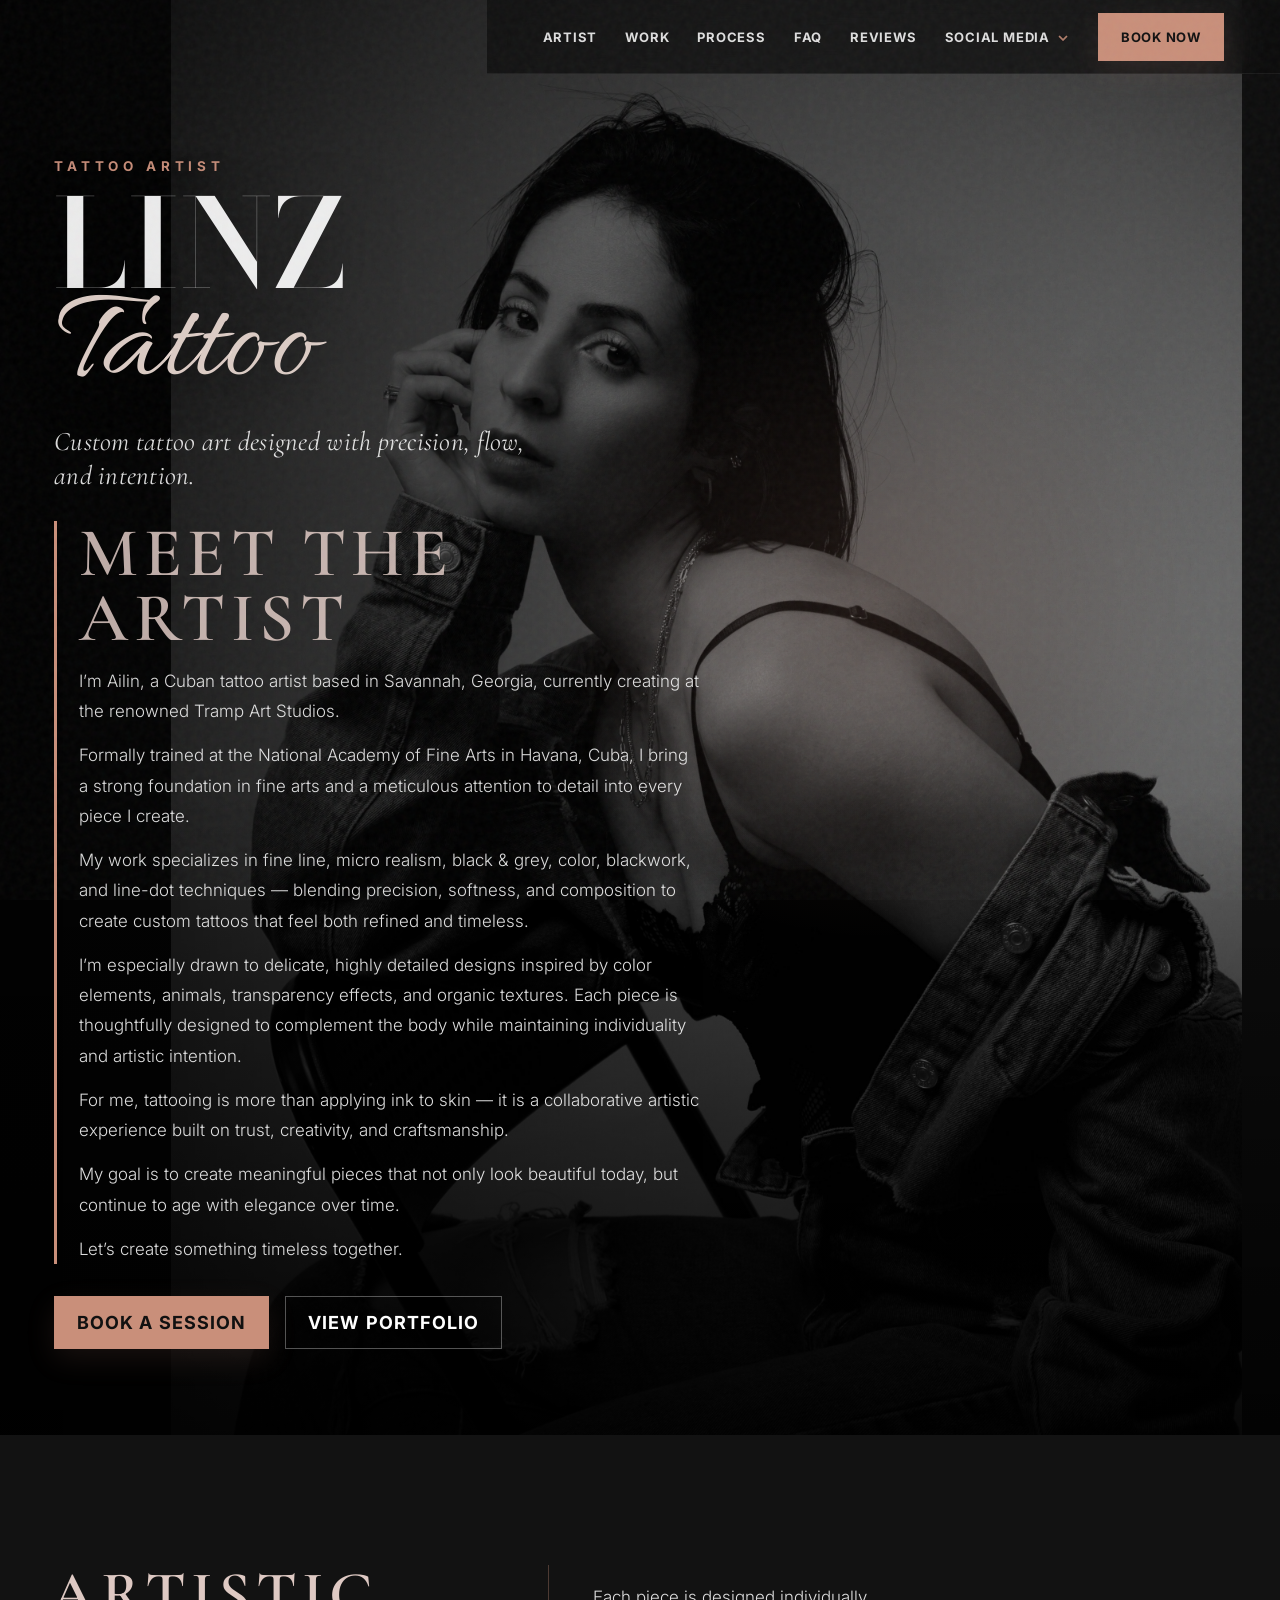
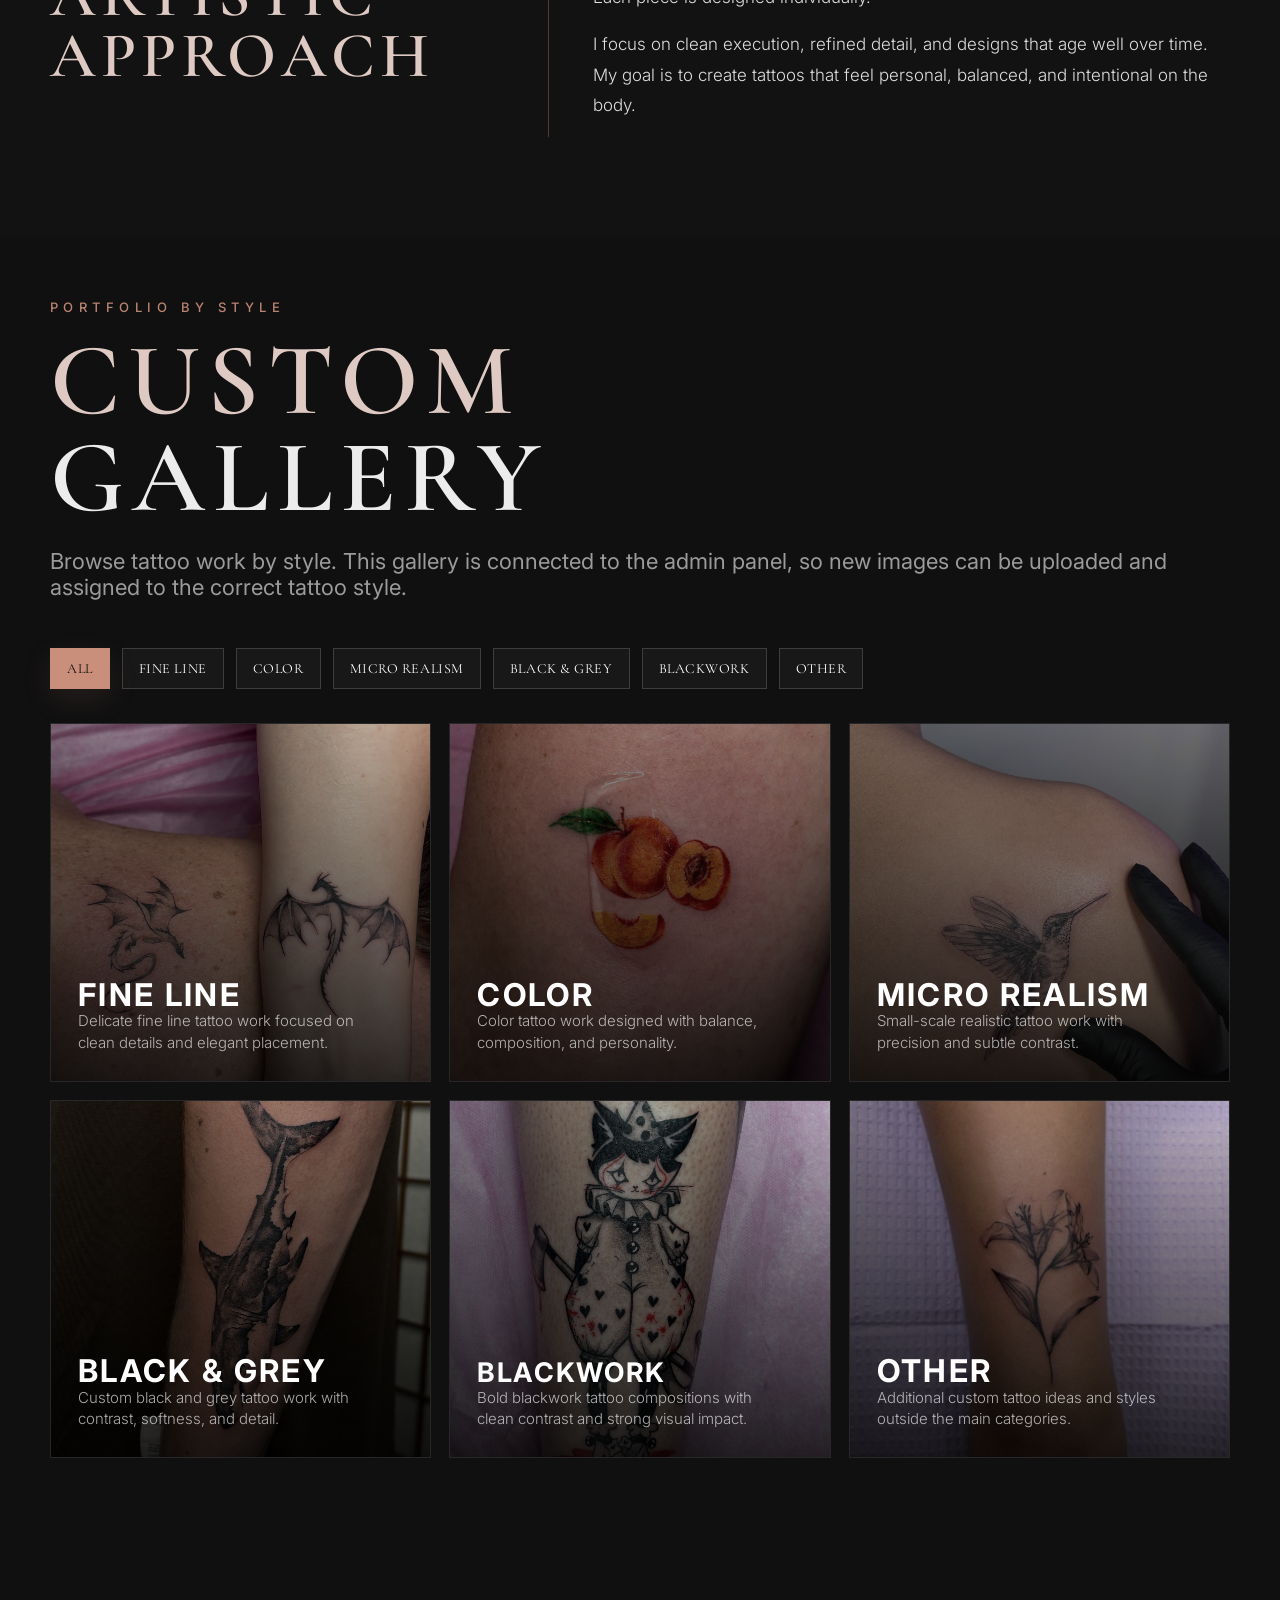
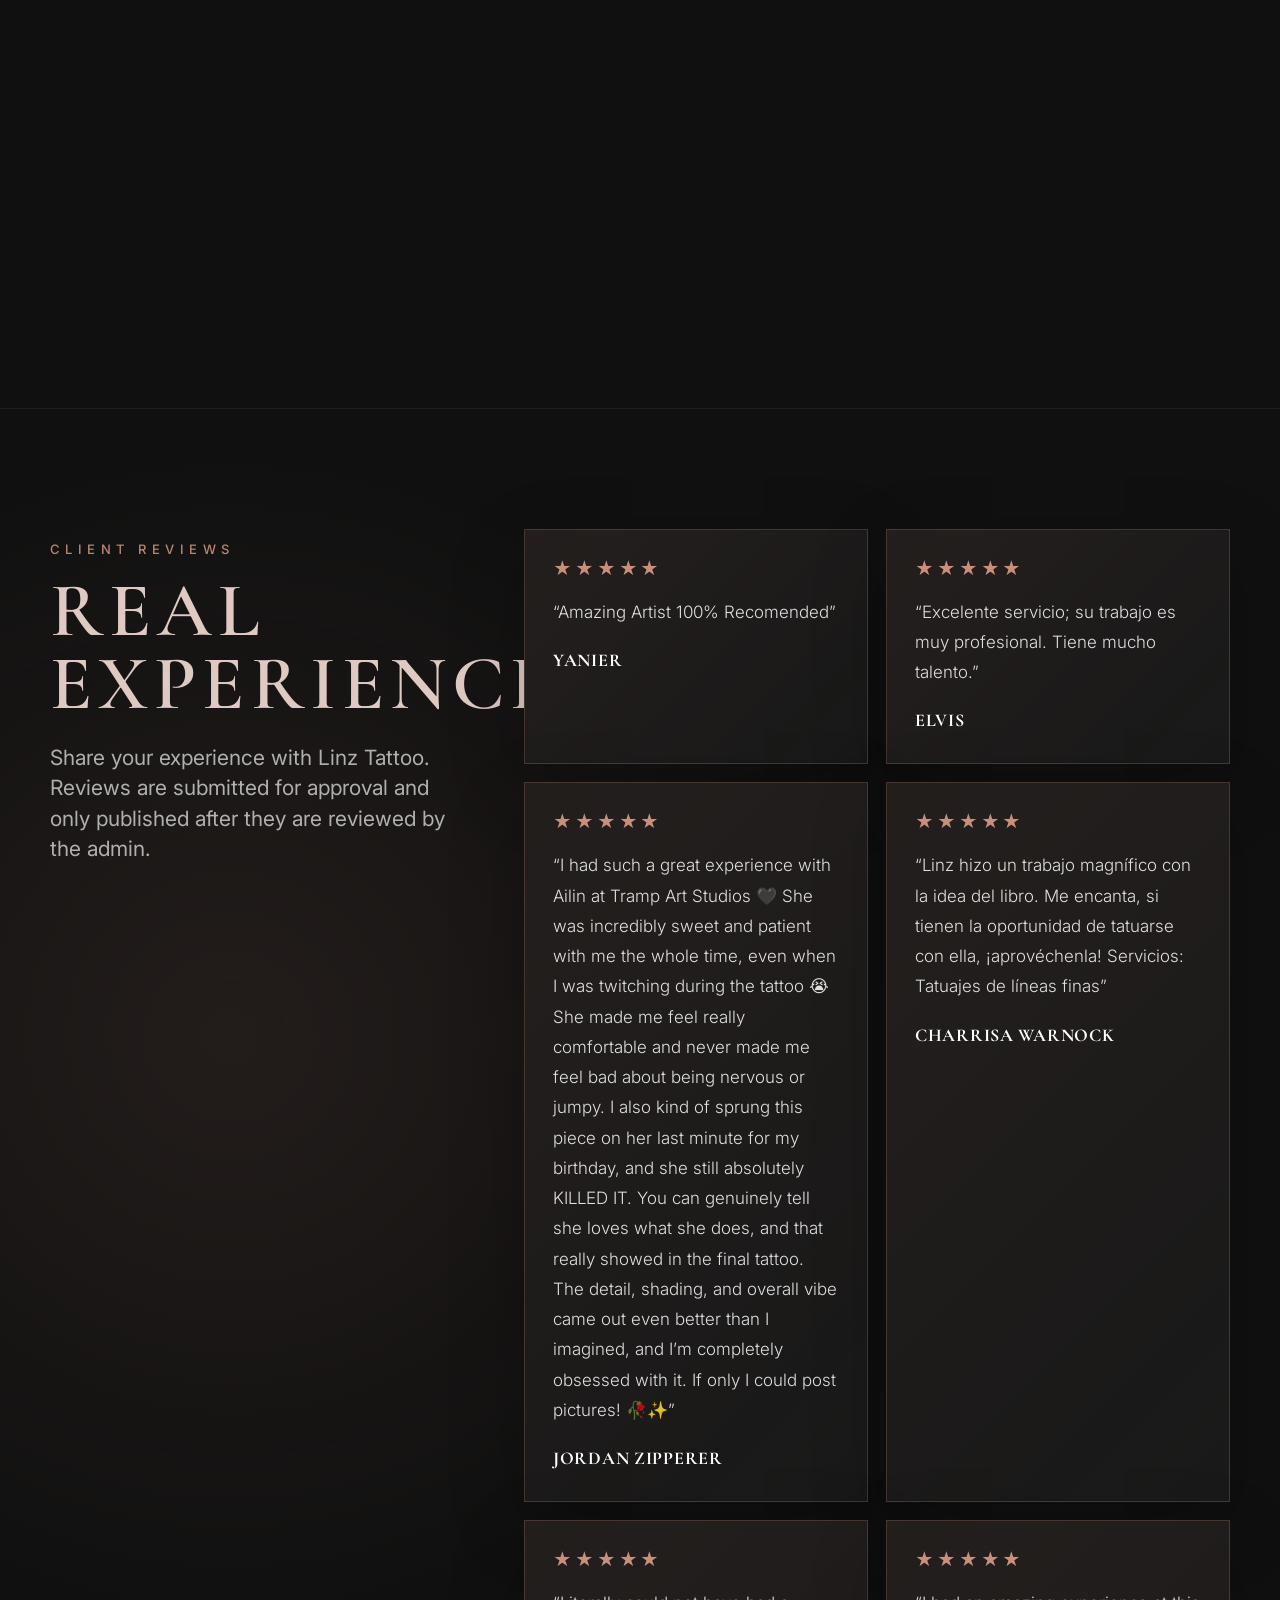
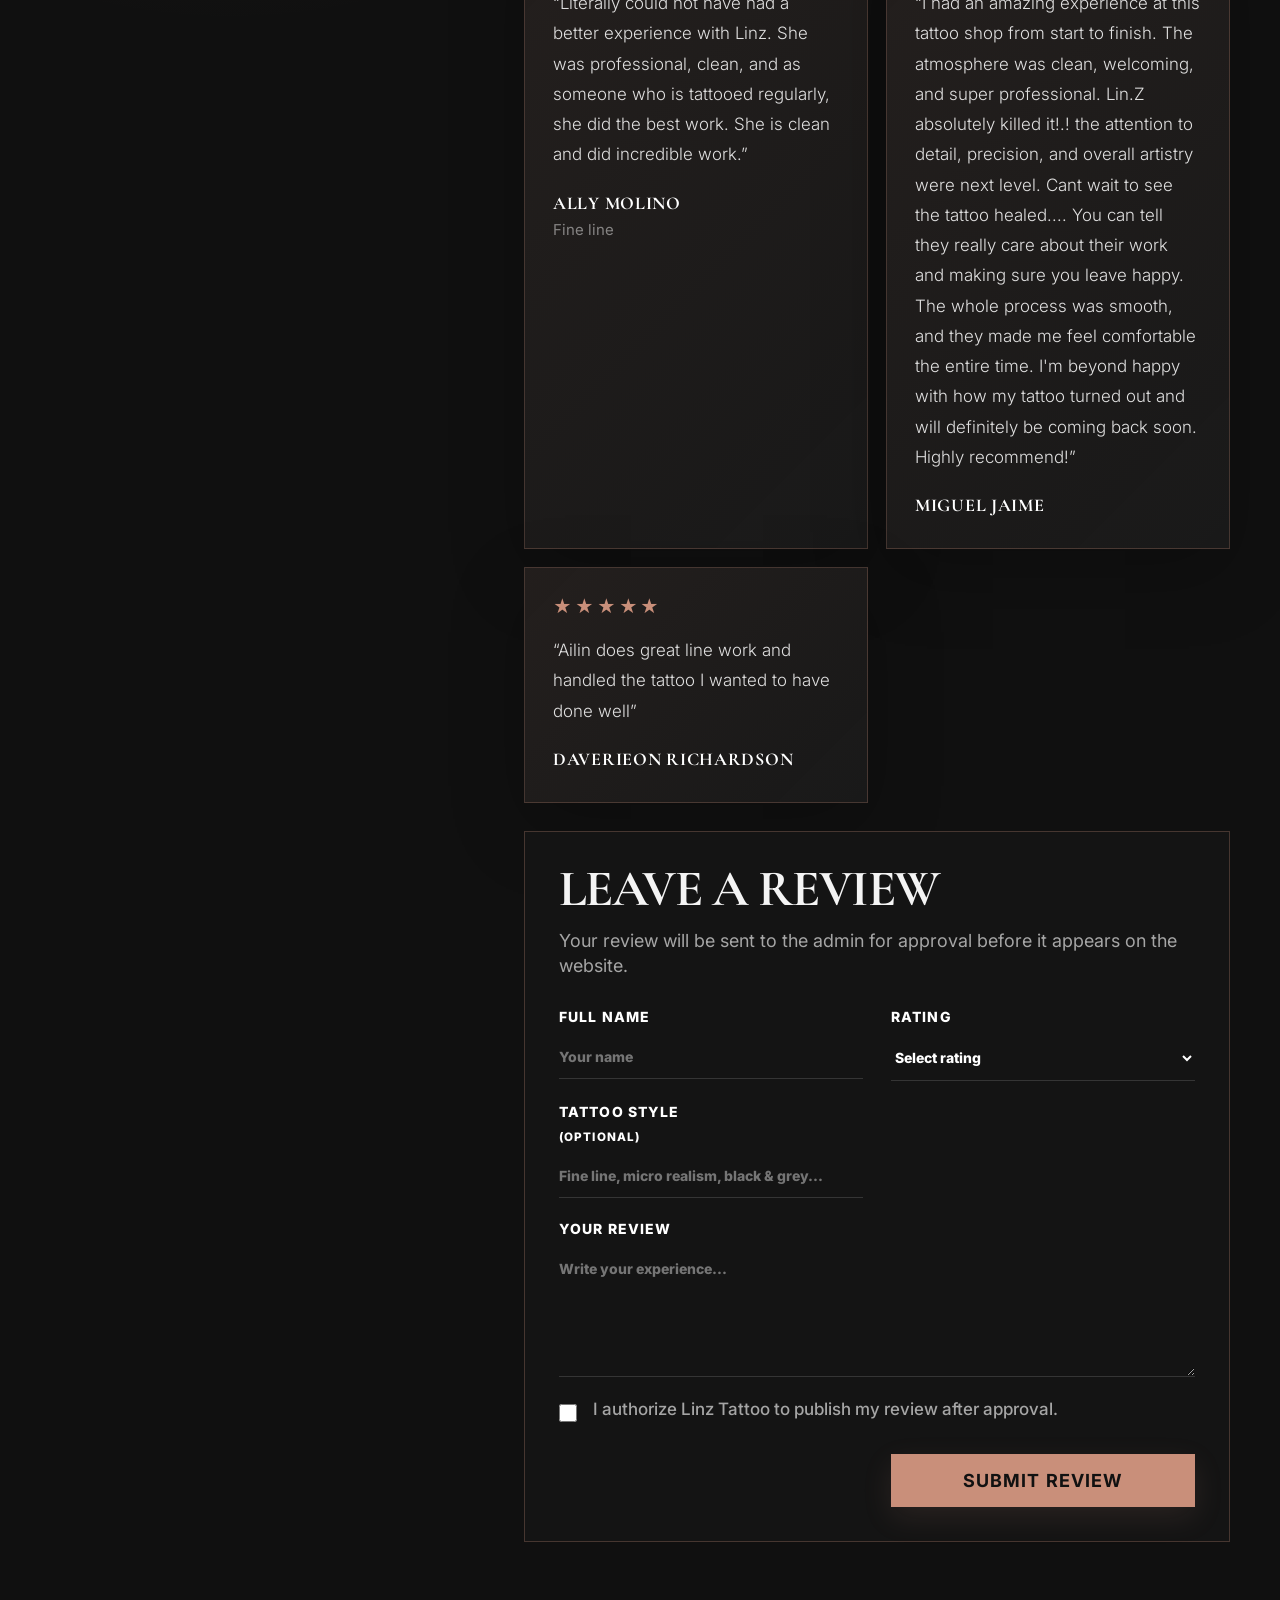
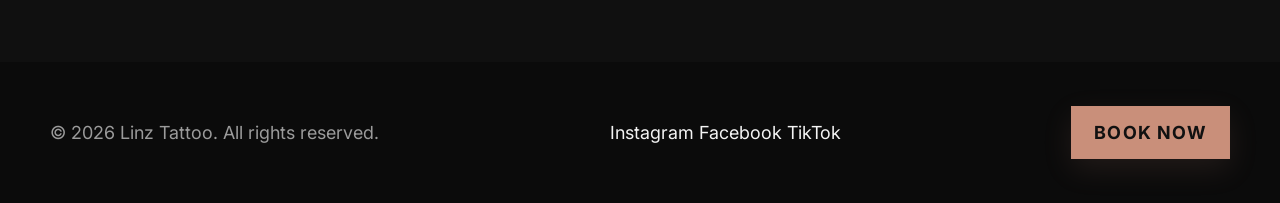
==== commit 4bd7018e: "Update index.html" ====
--- a/index.html
+++ b/index.html
@@ -305,7 +305,7 @@
             <input type="hidden" name="_subject" value="New review submission for Linz Tattoo approval">
             <input type="hidden" name="_captcha" value="false">
             <input type="hidden" name="_template" value="table">
-            <input type="hidden" name="_next" value="/thank-you.html?type=review">
+            <input type="hidden" name="_next" value="https://linztattoo.netlify.app/thank-you.html?type=review">
 
             <h3>Leave a Review</h3>
             <p>Your review will be sent to the admin for approval before it appears on the website.</p>
@@ -371,7 +371,7 @@
         <input type="hidden" name="_subject" value="New booking request from Linz Tattoo Website">
         <input type="hidden" name="_captcha" value="false">
         <input type="hidden" name="_template" value="table">
-        <input type="hidden" name="_next" value="/thank-you.html?type=booking">
+      <input type="hidden" name="_next" value="https://linztattoo.netlify.app/thank-you.html?type=booking">
 
         <label>Full Name<input type="text" name="Full Name" placeholder="Name" required></label>
         <label>Email<input type="email" name="Email" placeholder="@gmail.com" required></label>
@@ -428,7 +428,7 @@
             <option>6:00 PM</option>
           </select>
         </label>
-        <label>Do you have an estimate in mind?<input type="text" name="Estimated Budget" placeholder="Example: $120 - $1250" required></label>
+        <label>Do you have an estimate in mind?<input type="text" name="Estimated Budget" placeholder="Example: $120 - $1250 / None" required></label>
         <label class="full">Describe Your Idea<textarea name="Tattoo Idea" placeholder="Concept, style, elements, size..." required></textarea></label>
         <label class="upload">Photo of Body Placement<input type="file" name="Body Placement Photo" accept="image/*"></label>
         <label class="upload">Reference Images <small>(optional)</small><input type="file" name="Reference Images" accept="image/*" multiple></label>
@@ -481,4 +481,4 @@
   }
 </script>
 </body>
-</html>+</html>
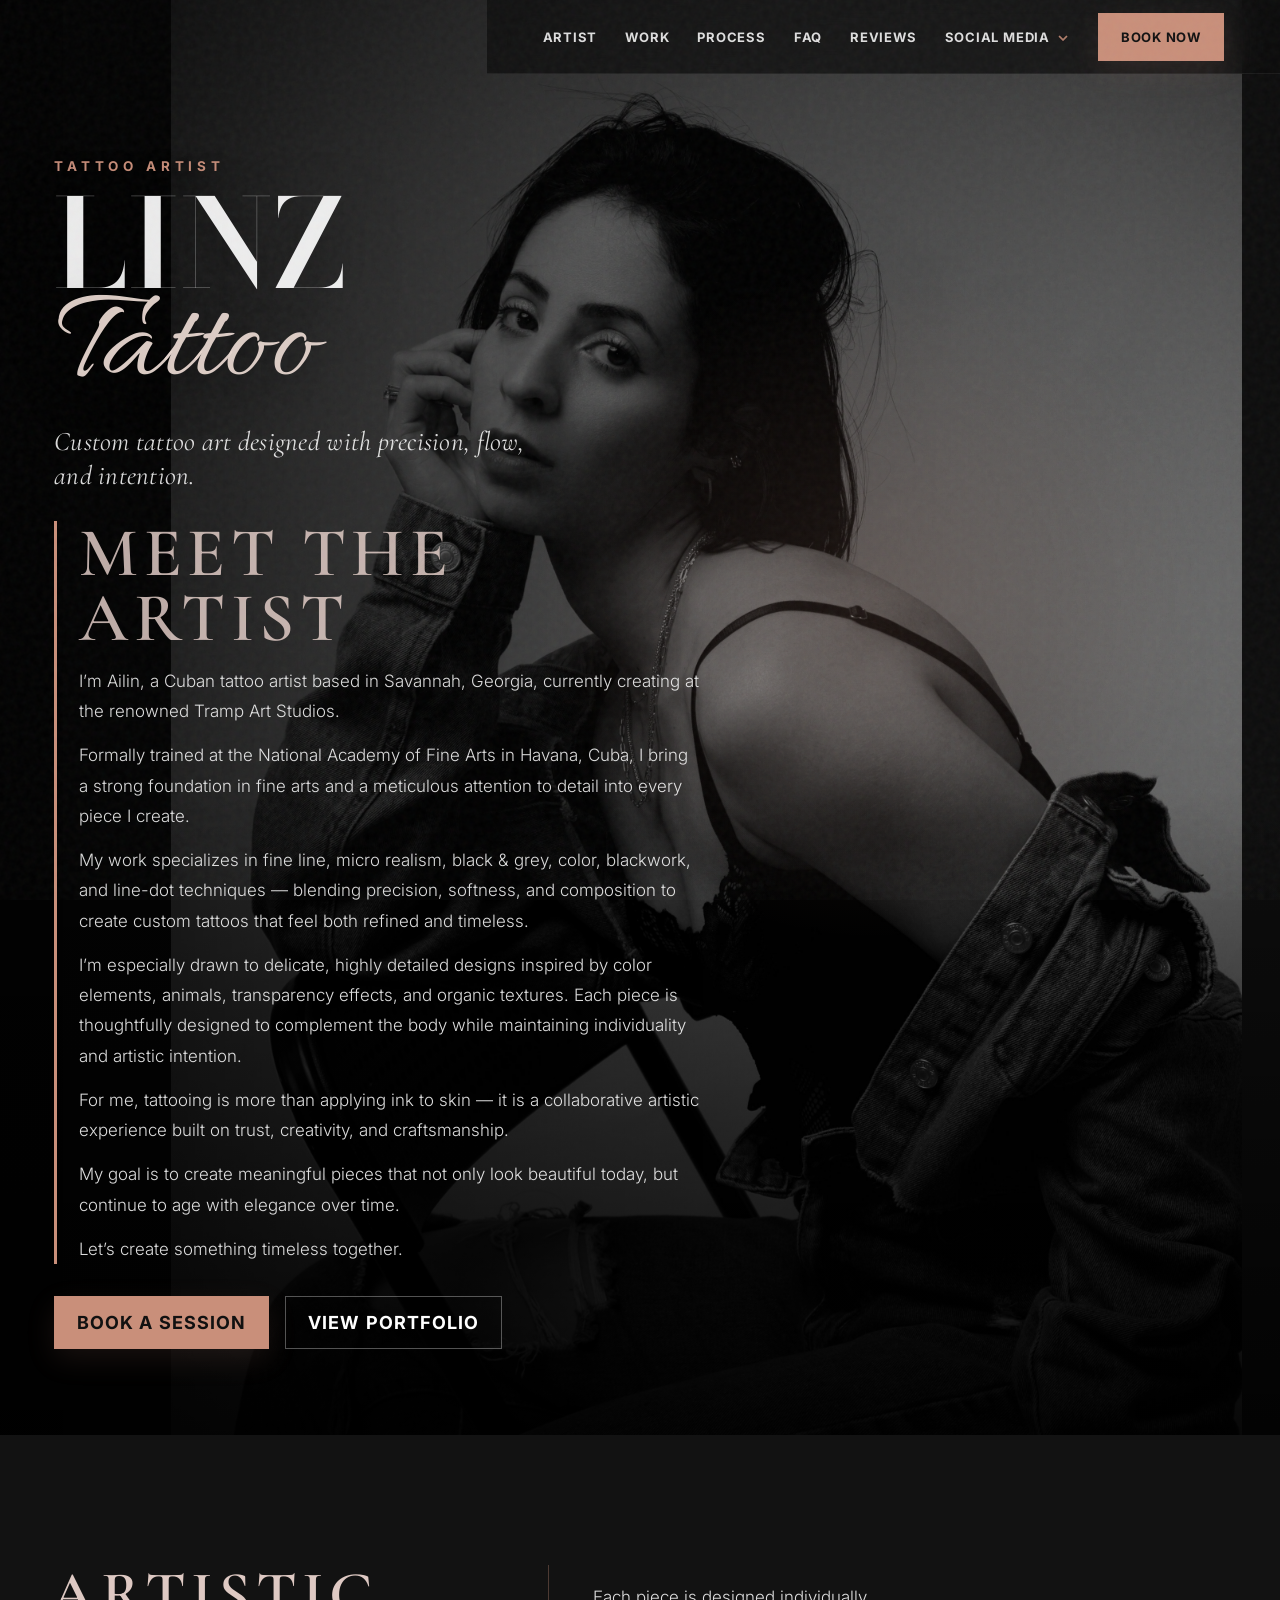
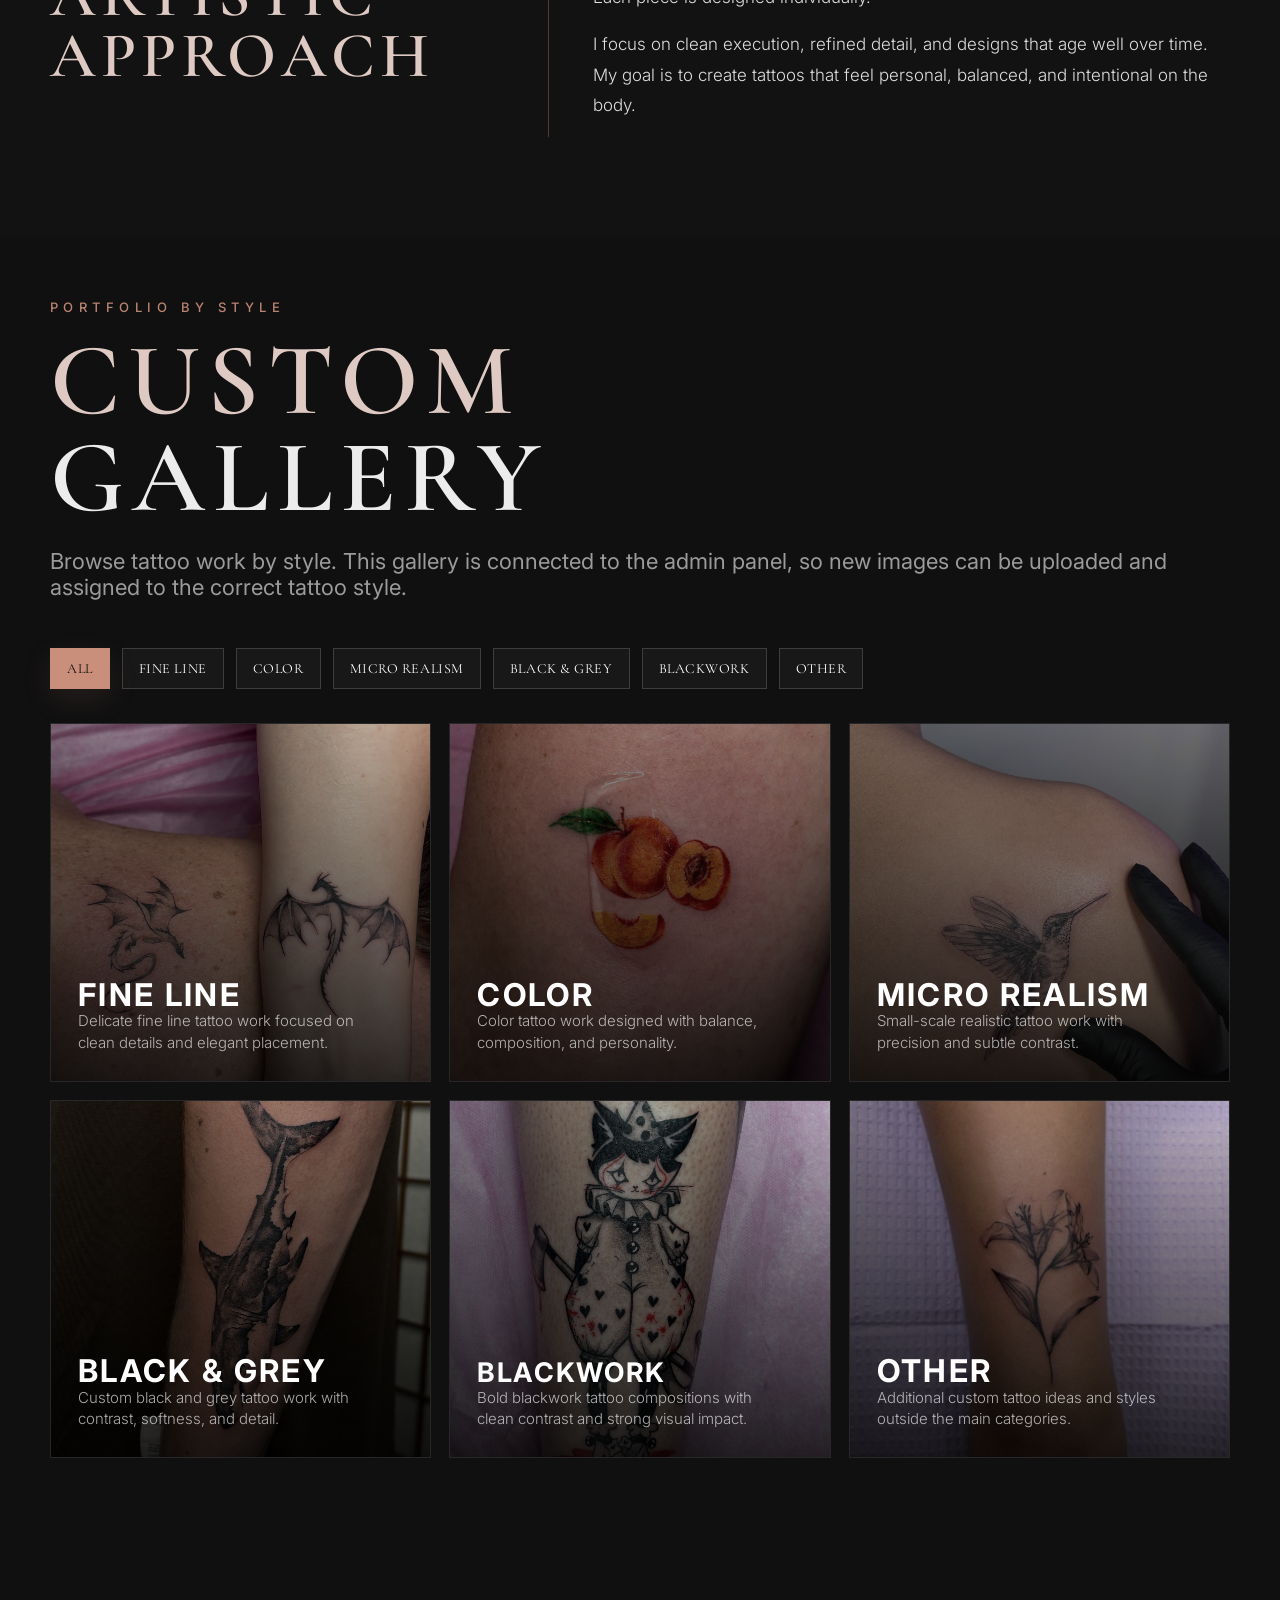
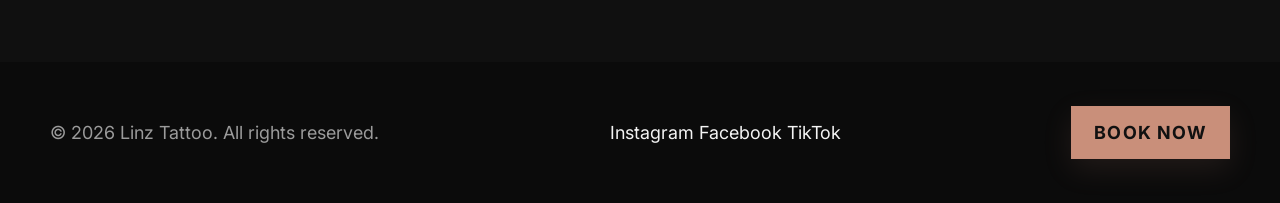
==== commit 10e49cbf: "Update index.html" ====
--- a/index.html
+++ b/index.html
@@ -15,7 +15,7 @@
 
   <header class="site-header" id="top">
     <nav class="desktop-nav" aria-label="Main navigation">
-    <a href="#about">Artist</a>
+    <a href="#artist">Artist</a>
     <a href="#work">Work</a>
     <a href="#process">Process</a>
     <a href="#faq">FAQ</a>
@@ -45,7 +45,7 @@
 <button class="menu-peek" type="button" aria-label="Show menu">☰</button>
 <aside class="mobile-menu" aria-hidden="true">
   <button class="menu-close" type="button" aria-label="Close menu">×</button>
-  <a href="#about">Artist</a>
+  <a href="#artist">Artist</a>
   <a href="#work">Work</a>
   <a href="#process">Process</a>
   <a href="#faq">FAQ</a>
@@ -60,7 +60,7 @@
 </aside>
 
   <main>
-    <section class="hero artist-hero section-reveal">
+    <section class="hero artist-hero section-reveal" id="artist">
   <div class="artist-hero-bg"></div>
   <div class="artist-hero-overlay"></div>
 
@@ -173,7 +173,7 @@
     <section class="booking-cta section-reveal">
       <div class="container cta-box">
         <h2>Let’s Bring Your Vision to Life</h2>
-        <p>Complete the form with your idea, preferred placement, estimated size, budget range, and reference images. Once submitted, I will review your request and get back to you with availability, pricing, and next steps.</p>
+        <p>Complete the form with your idea, preferred placement, estimated size and reference images. Once submitted, I will review your request and get back to you with availability, pricing, and next steps.</p>
         <button class="btn btn-gold js-open-booking" type="button">Open Form</button>
       </div>
     </section>
@@ -302,10 +302,10 @@
           </div>
 
           <form class="review-form" action="https://formsubmit.co/bylinztattoo@gmail.com" method="POST">
-            <input type="hidden" name="_subject" value="New review submission for Linz Tattoo approval">
-            <input type="hidden" name="_captcha" value="false">
-            <input type="hidden" name="_template" value="table">
-            <input type="hidden" name="_next" value="https://linztattoo.netlify.app/thank-you.html?type=review">
+          <input type="hidden" name="_subject" value="New review submission for Linz Tattoo approval">
+          <input type="hidden" name="_captcha" value="false">
+          <input type="hidden" name="_template" value="table">
+          <input type="hidden" name="_next" value="https://linztatto.netlify.app/thank-you.html?type=review">
 
             <h3>Leave a Review</h3>
             <p>Your review will be sent to the admin for approval before it appears on the website.</p>
@@ -368,10 +368,10 @@
       <button class="modal-close js-close-booking" type="button" aria-label="Close booking form">×</button>
       <h2 id="bookingTitle">Book a Session</h2>
       <form class="booking-form" action="https://formsubmit.co/bylinztattoo@gmail.com" method="POST" enctype="multipart/form-data">
-        <input type="hidden" name="_subject" value="New booking request from Linz Tattoo Website">
-        <input type="hidden" name="_captcha" value="false">
-        <input type="hidden" name="_template" value="table">
-      <input type="hidden" name="_next" value="https://linztattoo.netlify.app/thank-you.html?type=booking">
+      <input type="hidden" name="_subject" value="New booking request from Linz Tattoo Website">
+      <input type="hidden" name="_captcha" value="false">
+      <input type="hidden" name="_template" value="table">
+      <input type="hidden" name="_next" value="https://linztatto.netlify.app/thank-you.html?type=booking">
 
         <label>Full Name<input type="text" name="Full Name" placeholder="Name" required></label>
         <label>Email<input type="email" name="Email" placeholder="@gmail.com" required></label>
@@ -428,7 +428,7 @@
             <option>6:00 PM</option>
           </select>
         </label>
-        <label>Do you have an estimate in mind?<input type="text" name="Estimated Budget" placeholder="Example: $120 - $1250 / None" required></label>
+        <label>Do you have a budget in mind?<input type="text" name="Estimated Budget" placeholder="Example: $120 - $1250 / None" required></label>
         <label class="full">Describe Your Idea<textarea name="Tattoo Idea" placeholder="Concept, style, elements, size..." required></textarea></label>
         <label class="upload">Photo of Body Placement<input type="file" name="Body Placement Photo" accept="image/*"></label>
         <label class="upload">Reference Images <small>(optional)</small><input type="file" name="Reference Images" accept="image/*" multiple></label>
--- a/css/style.css
+++ b/css/style.css
@@ -2625,3 +2625,74 @@
   display: inline-block !important;
   flex: 1 1 auto !important;
 }
+
+/* =========================================================
+   Thank You Page
+   Confirmation page after booking/review submission
+   ========================================================= */
+
+.thank-you-page {
+  min-height: 100vh;
+  background:
+    radial-gradient(circle at 70% 28%, rgba(201, 143, 122, 0.12), transparent 24%),
+    #101010;
+}
+
+.thank-you-main {
+  min-height: 100vh;
+  display: grid;
+  place-items: center;
+  padding: 34px;
+}
+
+.thank-you-card {
+  width: min(760px, 100%);
+  padding: clamp(40px, 7vw, 78px);
+  border: 1px solid rgba(201, 143, 122, 0.32);
+  background:
+    linear-gradient(135deg, rgba(201, 143, 122, 0.08), rgba(255, 255, 255, 0.015)),
+    rgba(18, 18, 18, 0.94);
+  box-shadow: 0 30px 90px rgba(0, 0, 0, 0.45);
+  text-align: center;
+}
+
+.thank-you-card h1 {
+  margin: 12px 0 22px;
+  font-family: var(--font-title, 'Cormorant Garamond', serif);
+  font-size: clamp(54px, 8vw, 104px);
+  font-weight: 600;
+  line-height: 0.9;
+  letter-spacing: -0.03em;
+  text-transform: uppercase;
+  color: rgba(255, 255, 255, 0.94);
+}
+
+.thank-you-card p {
+  max-width: 620px;
+  margin: 0 auto 20px;
+  color: rgba(255, 255, 255, 0.76);
+  font-family: var(--font-body, 'Inter', system-ui, sans-serif);
+  font-size: clamp(17px, 2vw, 21px);
+  line-height: 1.6;
+}
+
+.thank-you-card .thank-you-note {
+  margin-bottom: 30px;
+  color: rgba(255, 255, 255, 0.52);
+  font-size: 15px;
+}
+
+.thank-you-card .hero-kicker {
+  margin-bottom: 12px !important;
+  text-align: center;
+}
+
+@media (max-width: 640px) {
+  .thank-you-main {
+    padding: 22px;
+  }
+
+  .thank-you-card {
+    padding: 38px 24px;
+  }
+}
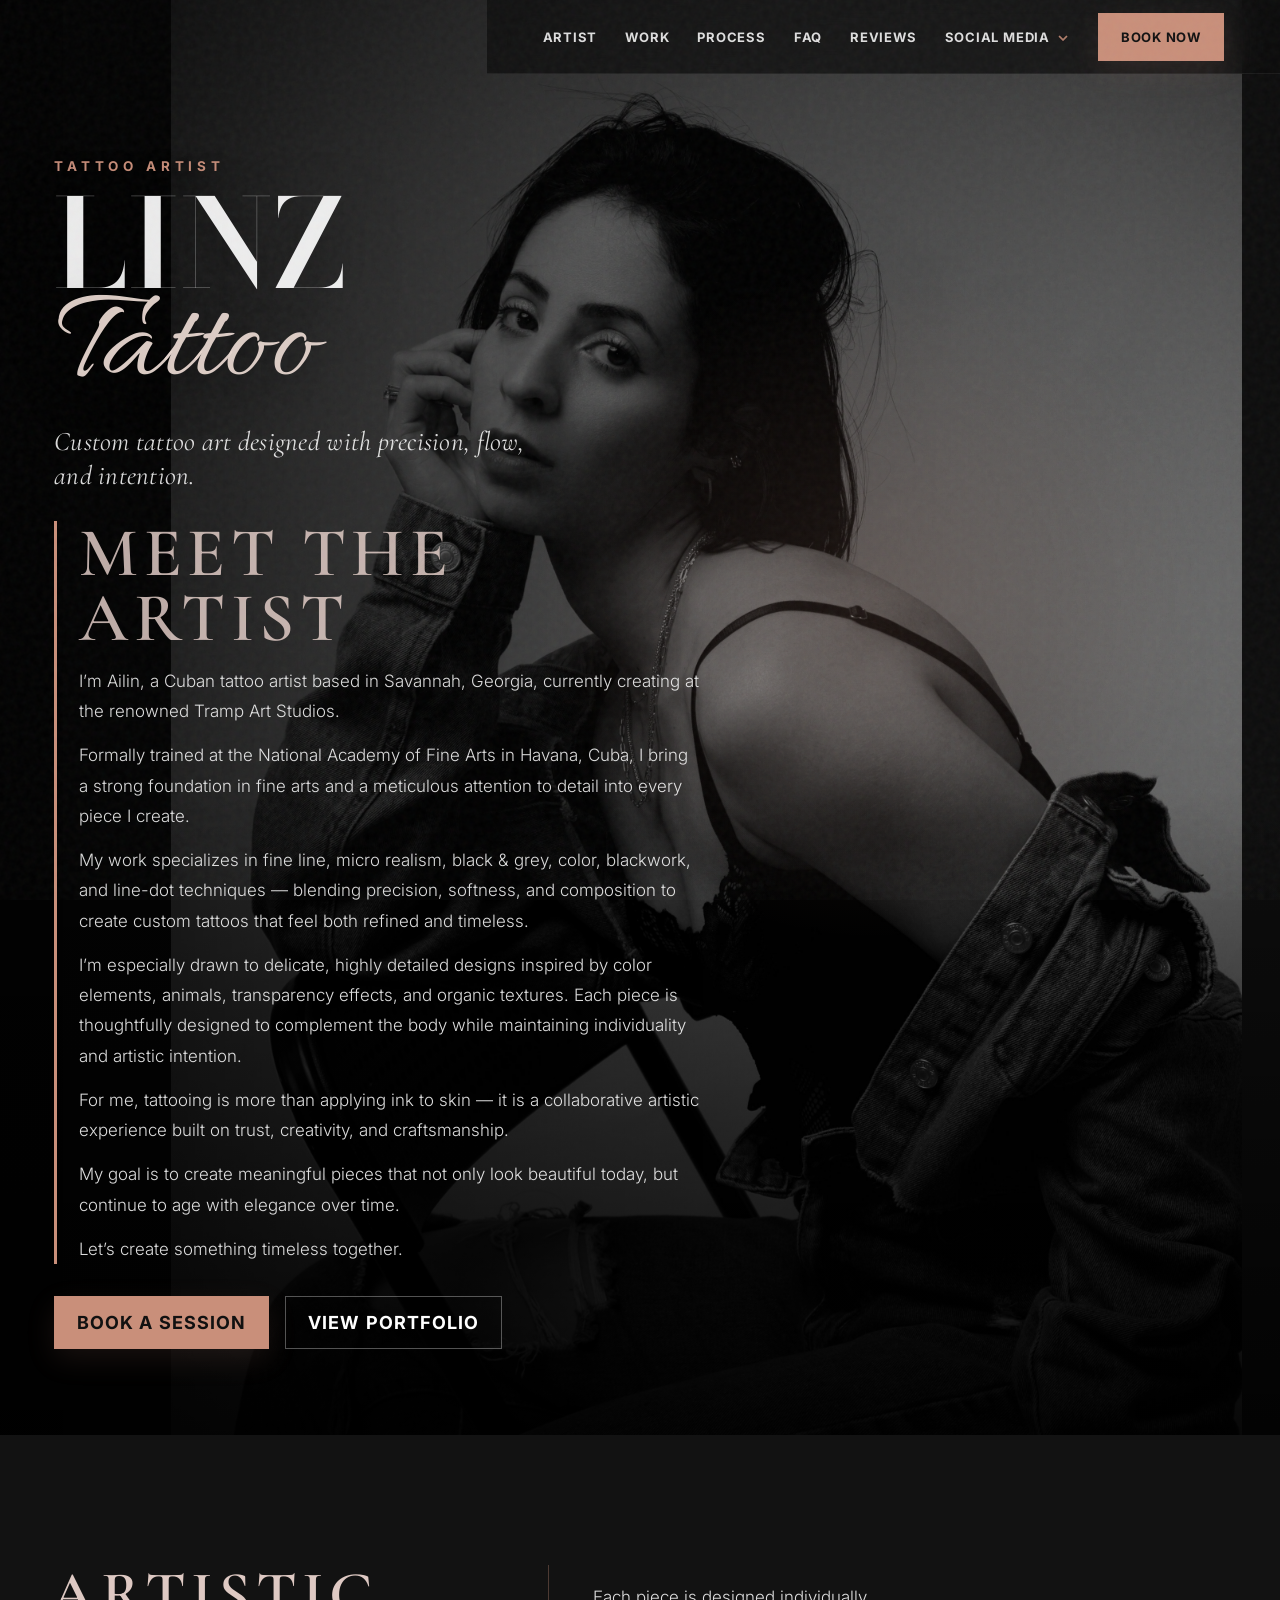
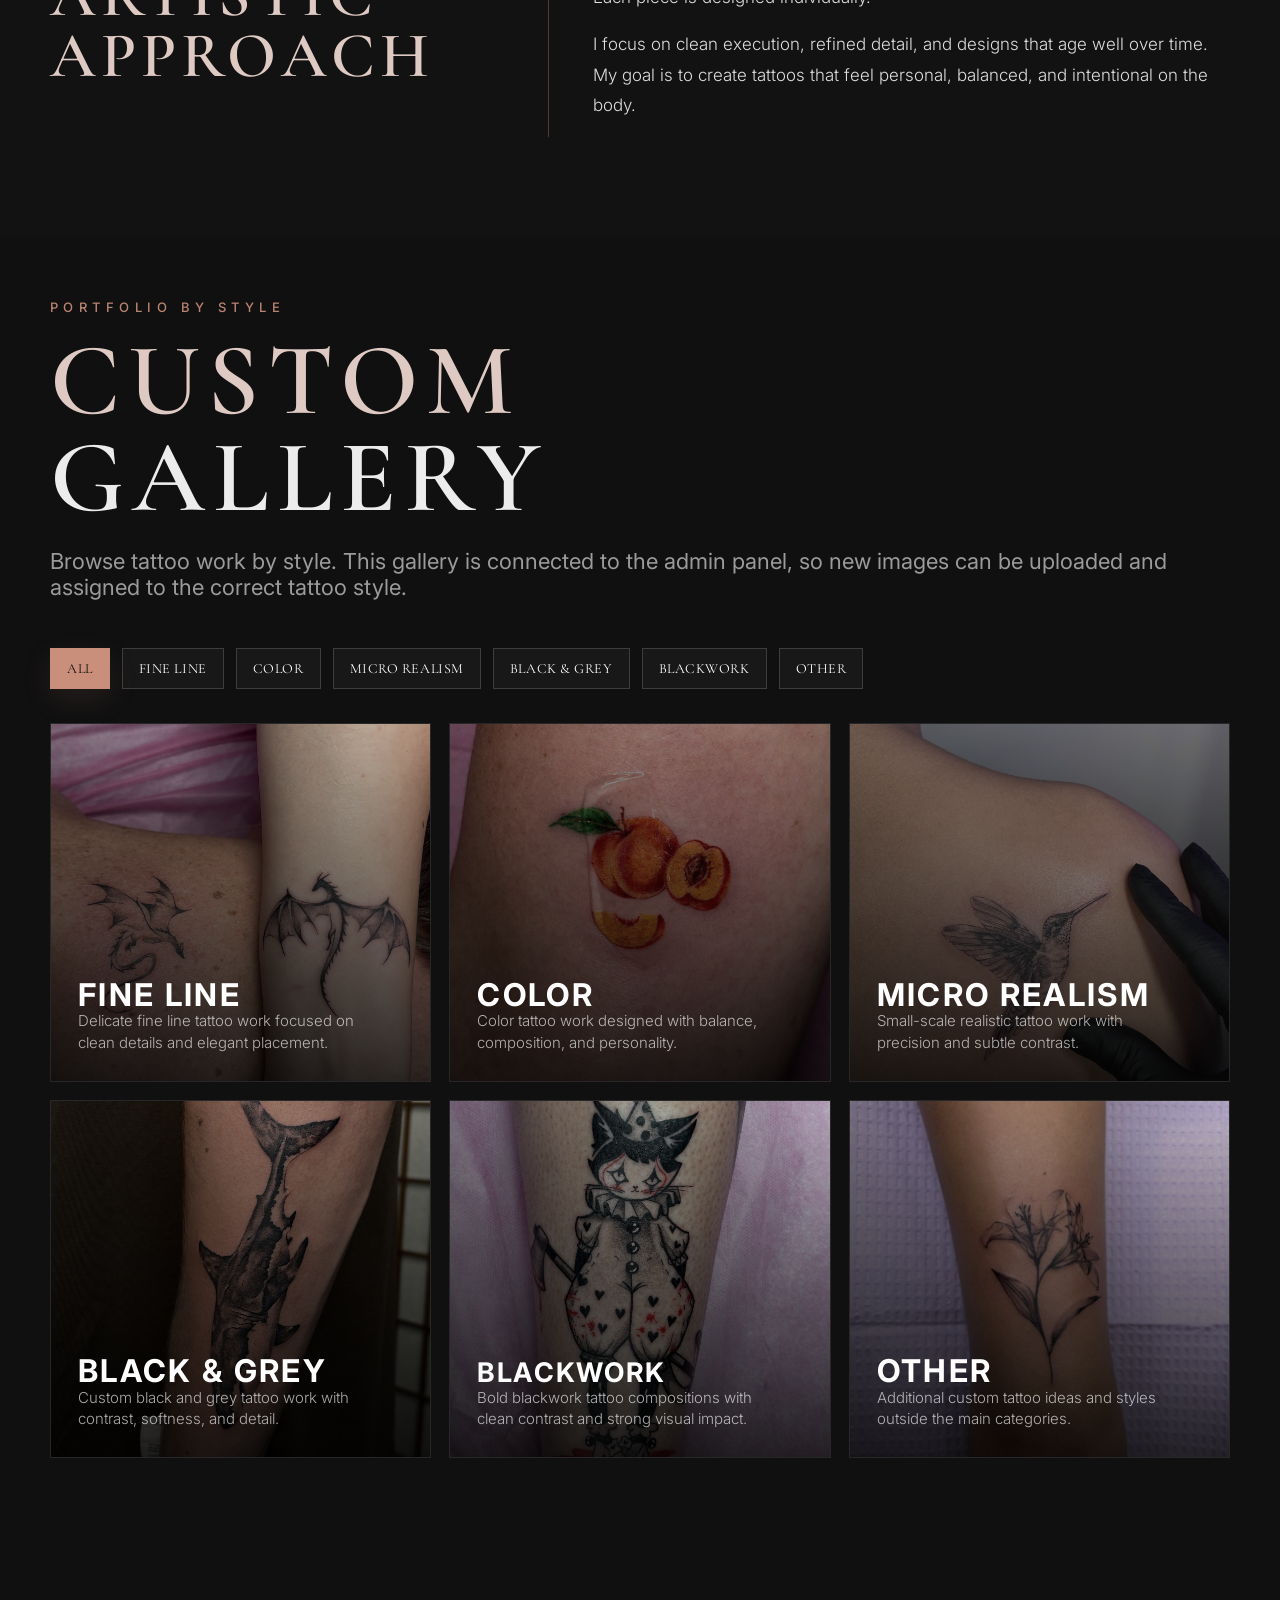
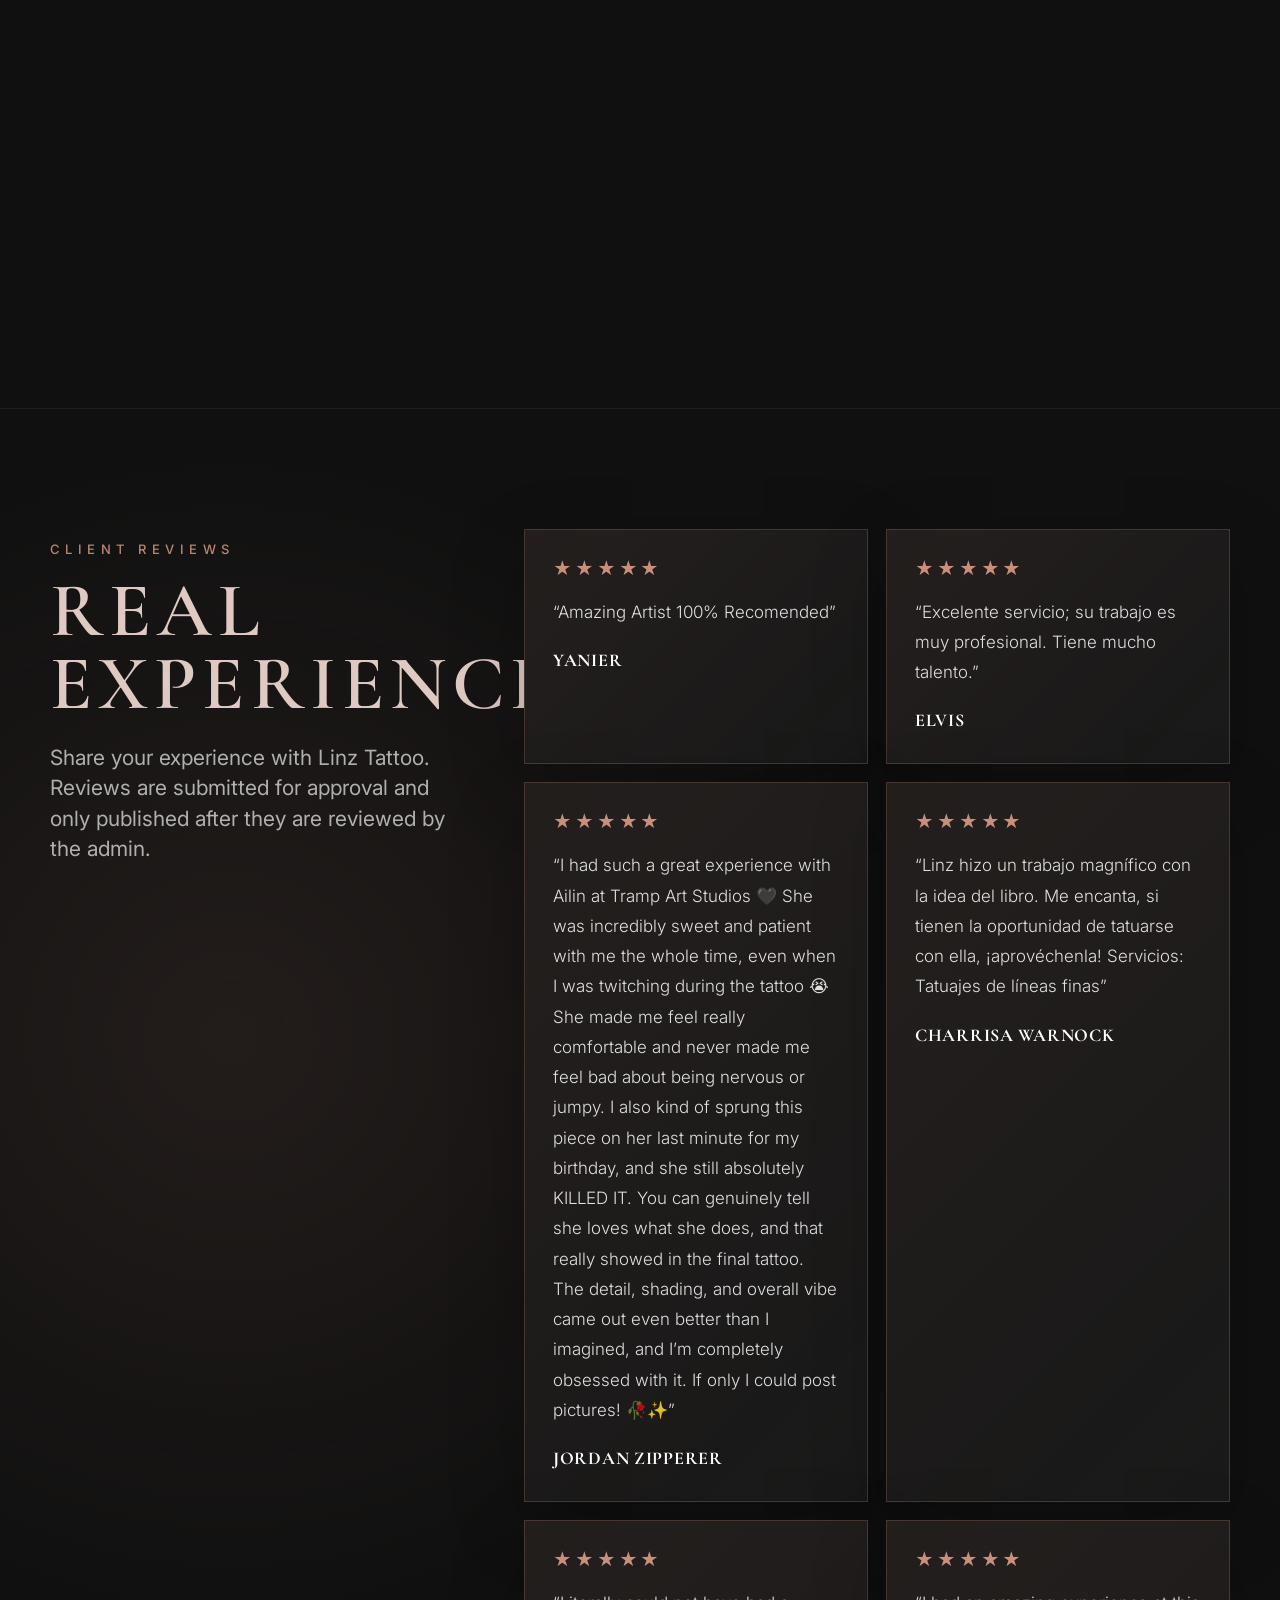
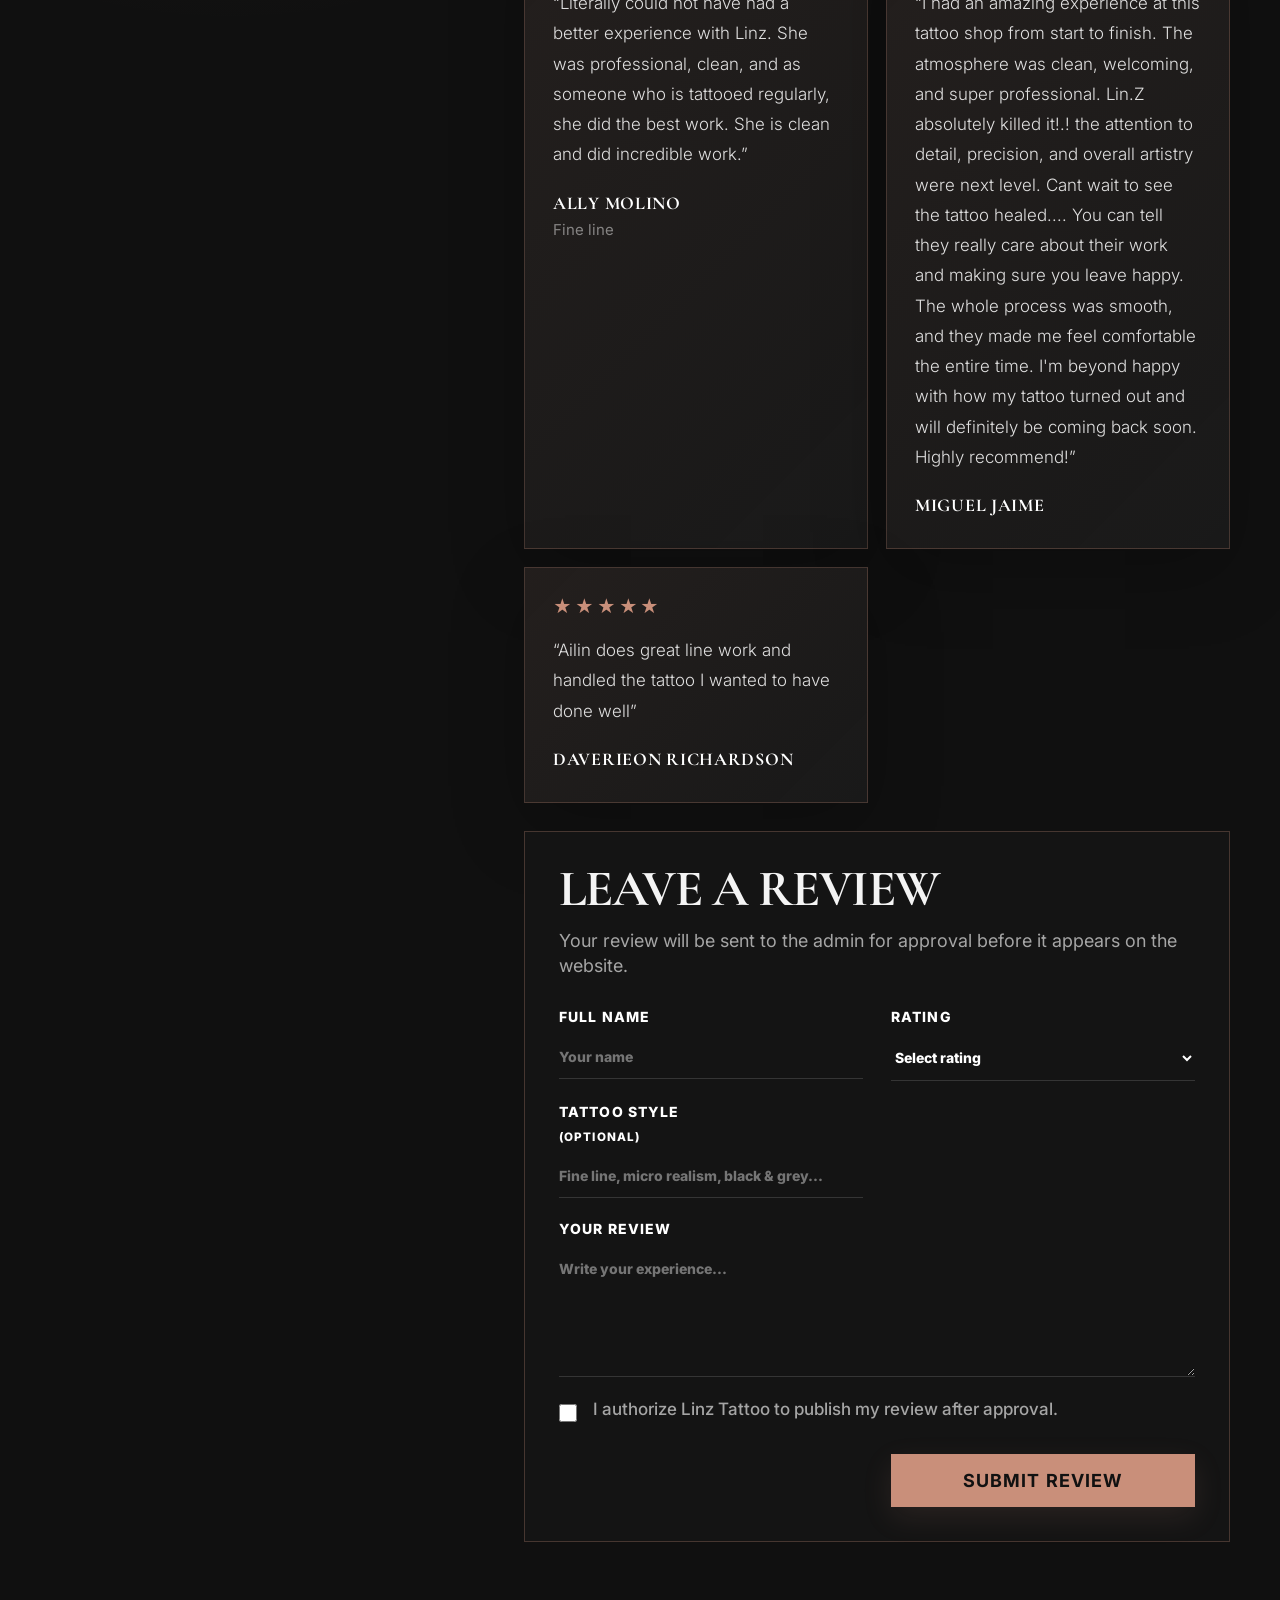
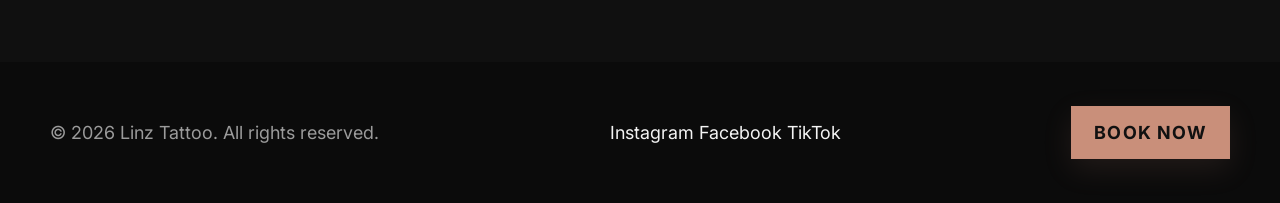
==== commit a712622f: "Add files via upload" ====
--- a/index.html
+++ b/index.html
@@ -173,7 +173,7 @@
     <section class="booking-cta section-reveal">
       <div class="container cta-box">
         <h2>Let’s Bring Your Vision to Life</h2>
-        <p>Complete the form with your idea, preferred placement, estimated size and reference images. Once submitted, I will review your request and get back to you with availability, pricing, and next steps.</p>
+        <p>Complete the form with your idea, preferred placement, estimated size, budget range, and reference images. Once submitted, I will review your request and get back to you with availability, pricing, and next steps.</p>
         <button class="btn btn-gold js-open-booking" type="button">Open Form</button>
       </div>
     </section>
@@ -301,11 +301,12 @@
             </article>
           </div>
 
-          <form class="review-form" action="https://formsubmit.co/bylinztattoo@gmail.com" method="POST">
-          <input type="hidden" name="_subject" value="New review submission for Linz Tattoo approval">
-          <input type="hidden" name="_captcha" value="false">
-          <input type="hidden" name="_template" value="table">
-          <input type="hidden" name="_next" value="https://linztatto.netlify.app/thank-you.html?type=review">
+          <form class="review-form" action="https://api.web3forms.com/submit" method="POST">
+          <input type="hidden" name="access_key" value="7b1c29b3-3469-4058-a933-95ec332228b0">
+          <input type="hidden" name="subject" value="New review submission for Linz Tattoo approval">
+          <input type="hidden" name="from_name" value="Linz Tattoo Website - Review">
+          <input type="hidden" name="redirect" value="https://linztatto.netlify.app/thank-you.html?type=review">
+          <input type="checkbox" name="botcheck" class="hidden" style="display:none;">
 
             <h3>Leave a Review</h3>
             <p>Your review will be sent to the admin for approval before it appears on the website.</p>
@@ -367,11 +368,12 @@
     <div class="booking-dialog" role="dialog" aria-modal="true" aria-labelledby="bookingTitle">
       <button class="modal-close js-close-booking" type="button" aria-label="Close booking form">×</button>
       <h2 id="bookingTitle">Book a Session</h2>
-      <form class="booking-form" action="https://formsubmit.co/bylinztattoo@gmail.com" method="POST" enctype="multipart/form-data">
-      <input type="hidden" name="_subject" value="New booking request from Linz Tattoo Website">
-      <input type="hidden" name="_captcha" value="false">
-      <input type="hidden" name="_template" value="table">
-      <input type="hidden" name="_next" value="https://linztatto.netlify.app/thank-you.html?type=booking">
+      <form class="booking-form" action="https://api.web3forms.com/submit" method="POST" enctype="multipart/form-data">
+      <input type="hidden" name="access_key" value="7b1c29b3-3469-4058-a933-95ec332228b0">
+      <input type="hidden" name="subject" value="New booking request from Linz Tattoo Website">
+      <input type="hidden" name="from_name" value="Linz Tattoo Website - Booking">
+      <input type="hidden" name="redirect" value="https://linztatto.netlify.app/thank-you.html?type=booking">
+      <input type="checkbox" name="botcheck" class="hidden" style="display:none;">
 
         <label>Full Name<input type="text" name="Full Name" placeholder="Name" required></label>
         <label>Email<input type="email" name="Email" placeholder="@gmail.com" required></label>
@@ -428,11 +430,11 @@
             <option>6:00 PM</option>
           </select>
         </label>
-        <label>Do you have a budget in mind?<input type="text" name="Estimated Budget" placeholder="Example: $120 - $1250 / None" required></label>
+        <label>Do you have an estimate in mind?<input type="text" name="Estimated Budget" placeholder="Example: $120 - $1250 / None" required></label>
         <label class="full">Describe Your Idea<textarea name="Tattoo Idea" placeholder="Concept, style, elements, size..." required></textarea></label>
         <label class="upload">Photo of Body Placement<input type="file" name="Body Placement Photo" accept="image/*"></label>
         <label class="upload">Reference Images <small>(optional)</small><input type="file" name="Reference Images" accept="image/*" multiple></label>
-        <label class="check full"><input type="checkbox" required> <span>I certify that I am 18 years of age or older. I understand that a $100 non-refundable deposit is required to reserve my appointment, that it will be applied toward the final price of my tattoo, and that at least 48 hours notice is required to reschedule.</span></label>
+        <label class="check full"><input type="checkbox" name="Age and Deposit Agreement" value="Accepted" required> <span>I certify that I am 18 years of age or older. I understand that a $100 non-refundable deposit is required to reserve my appointment, that it will be applied toward the final price of my tattoo, and that at least 48 hours notice is required to reschedule.</span></label>
         <button class="btn btn-gold submit-btn" type="submit">Submit</button>
       </form>
     </div>
@@ -481,4 +483,4 @@
   }
 </script>
 </body>
-</html>
+</html>
--- a/css/style.css
+++ b/css/style.css
@@ -2696,3 +2696,12 @@
     padding: 38px 24px;
   }
 }
+
+/* =========================================================
+   Web3Forms Hidden Botcheck
+   Keeps spam honeypot hidden without affecting layout
+   ========================================================= */
+
+.hidden {
+  display: none !important;
+}
